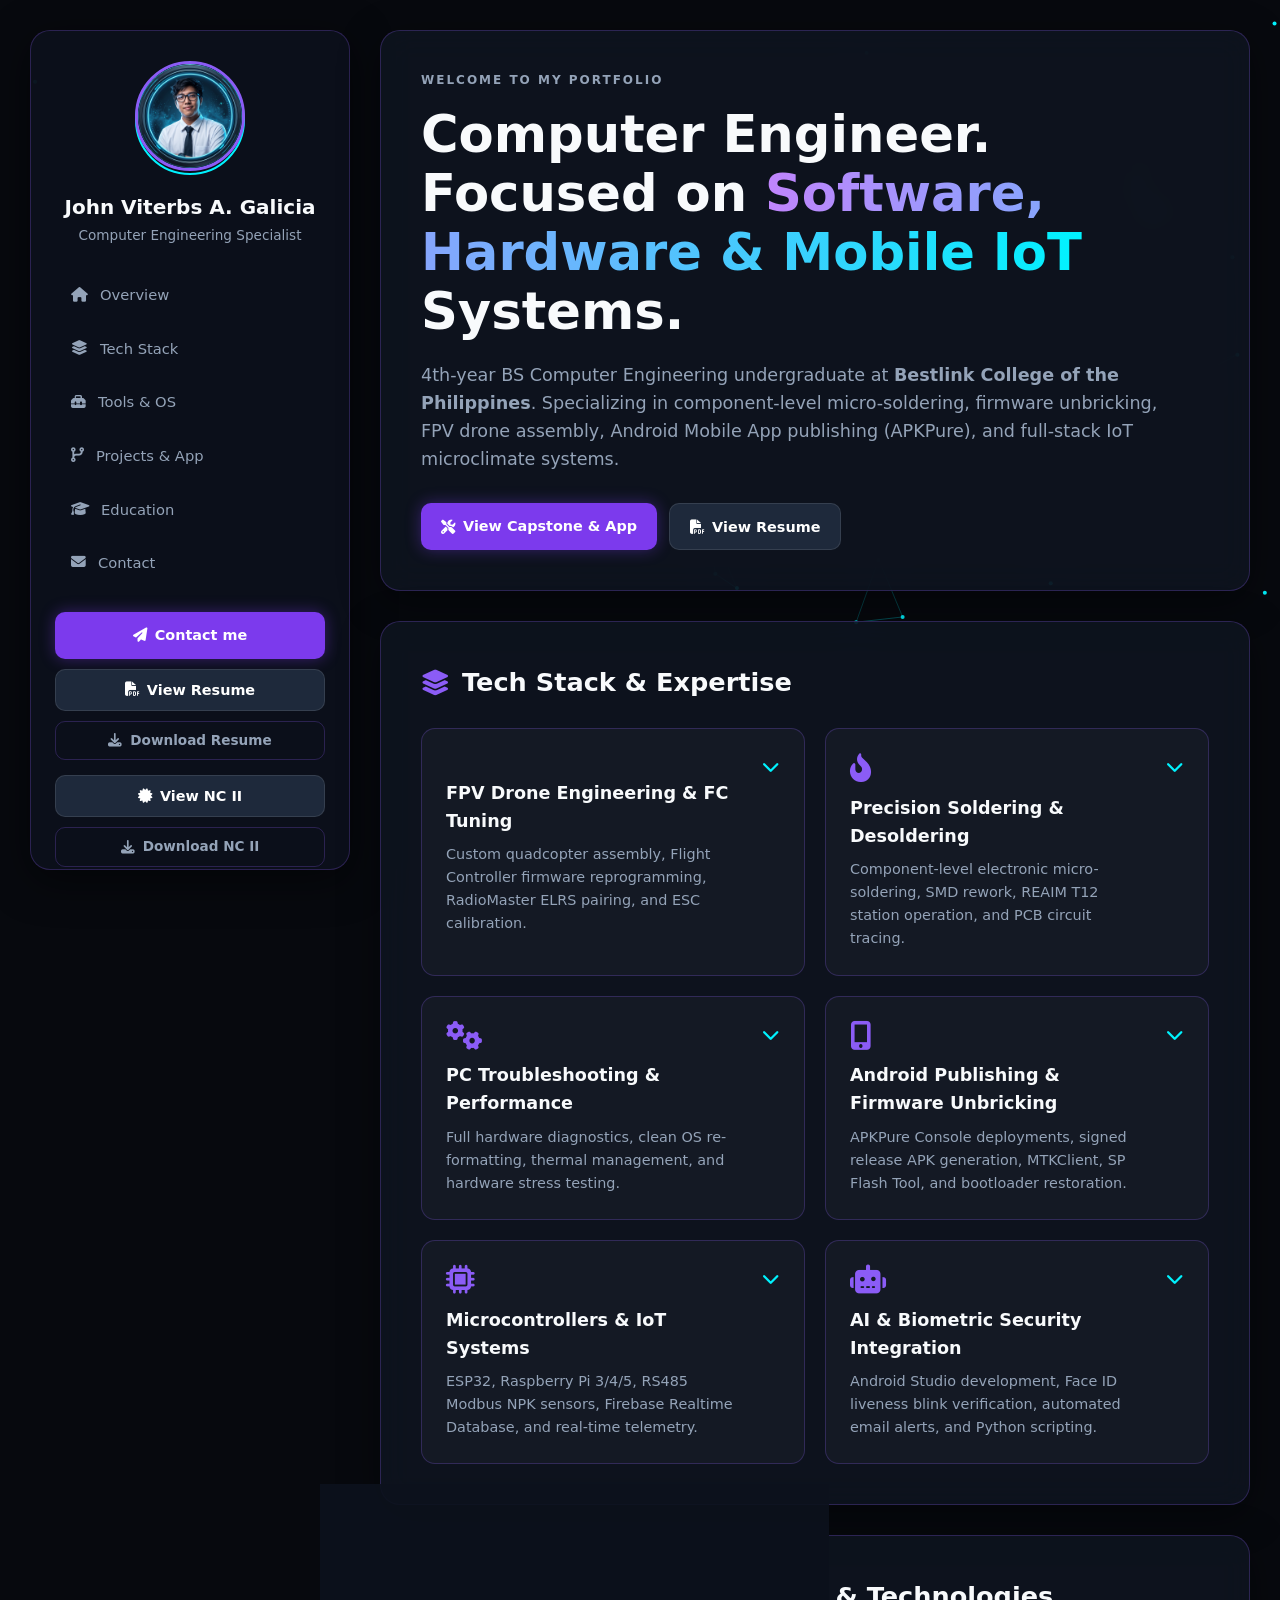
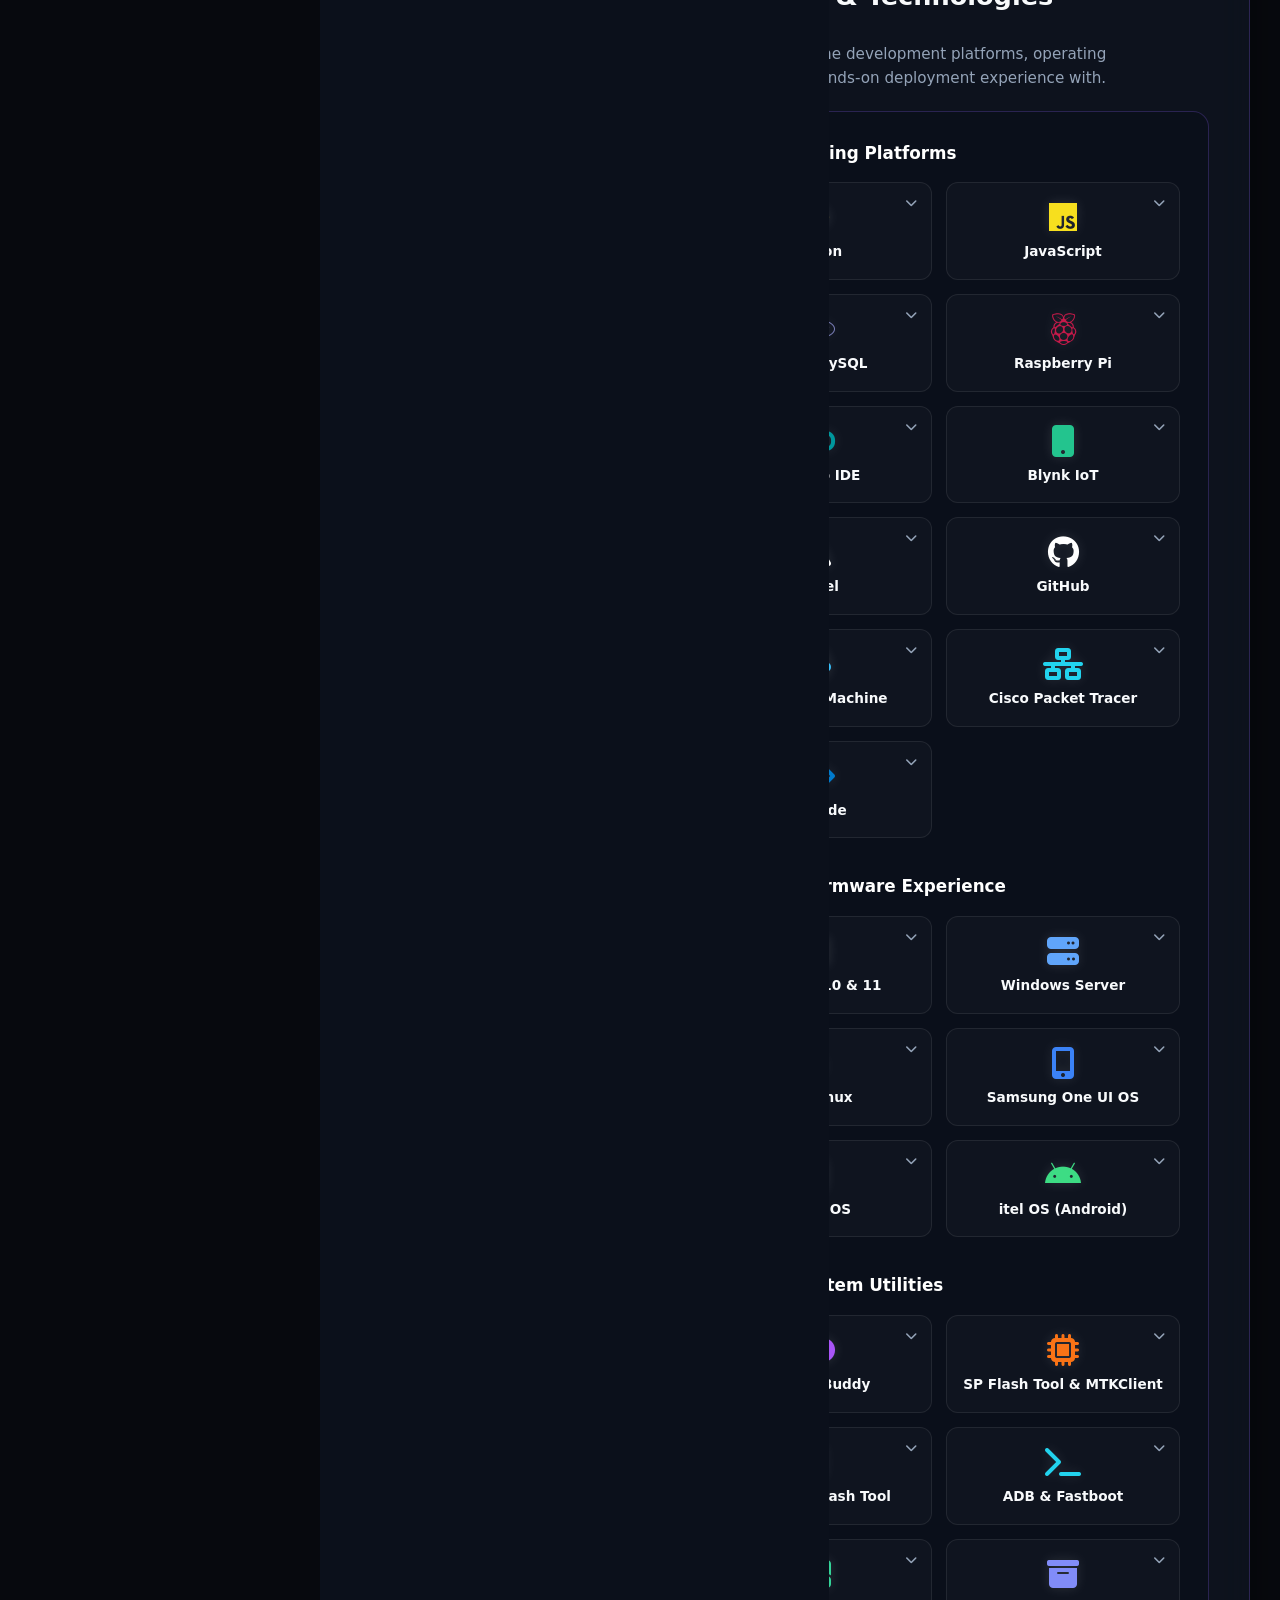
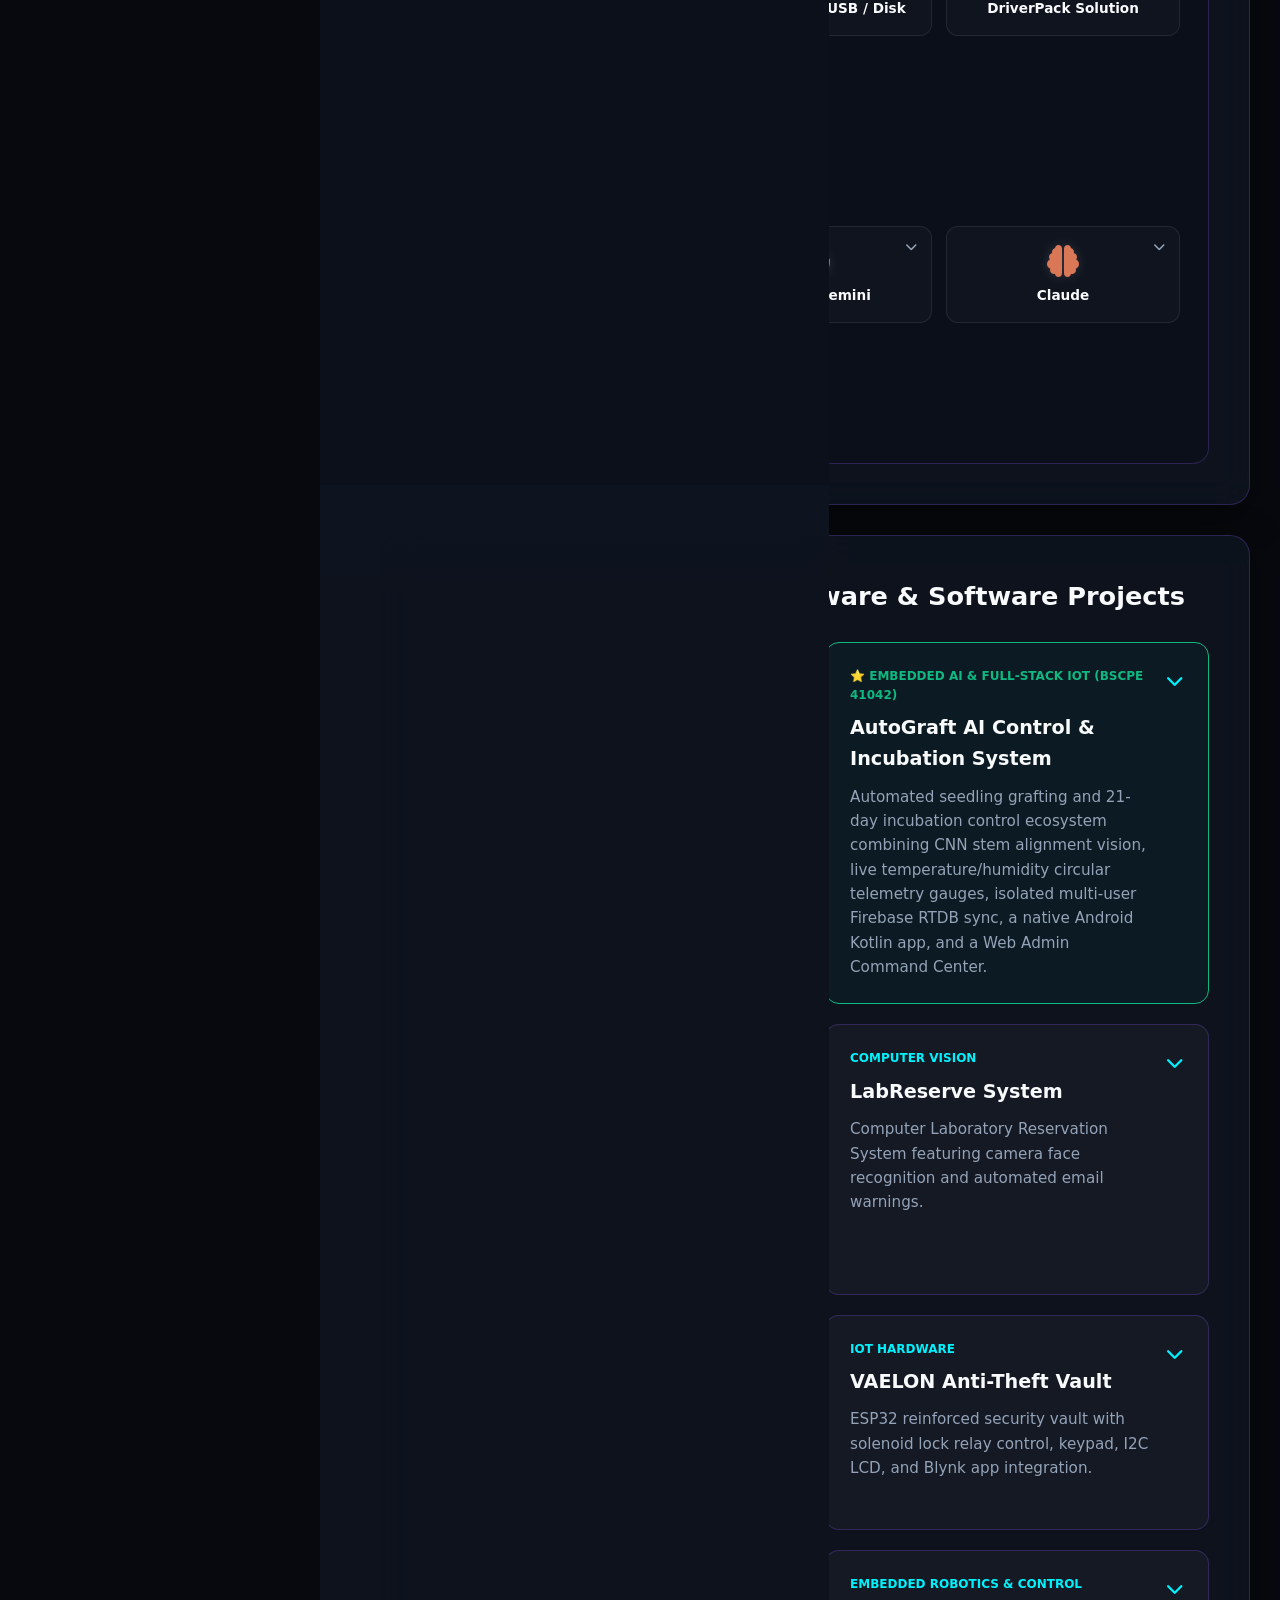
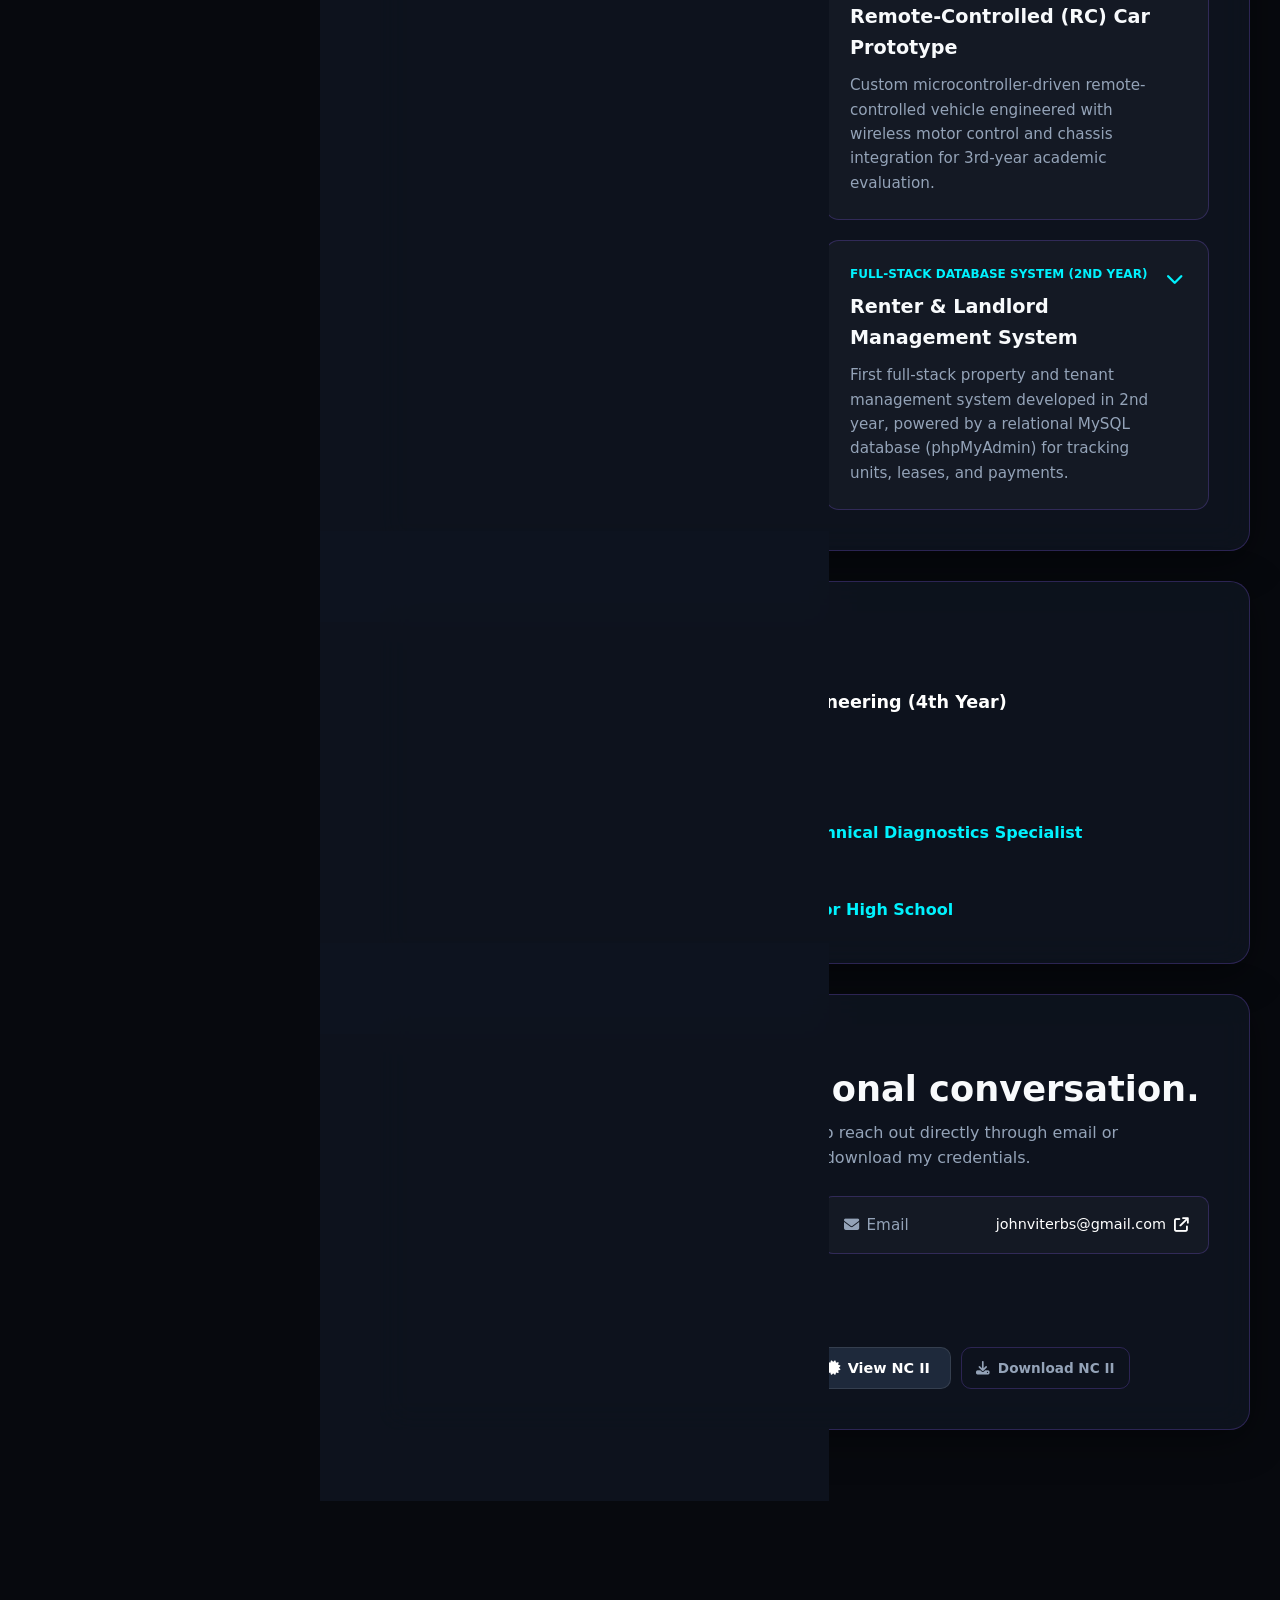
==== OneDrive/Desktop/memport/portfolio/index.html @ 6a0ba5f9 "Update index.html with fixed AutoGraft 65-70 range" ====
<!DOCTYPE html>
<html lang="en">
<head>
  <meta charset="UTF-8">
  <meta name="viewport" content="width=device-width, initial-scale=1.0">
  <title>John Viterbs A. Galicia | Computer Engineering Portfolio</title>
  <link rel="stylesheet" href="css/style.css">
  <link rel="stylesheet" href="css/components.css">
  <link rel="stylesheet" href="https://cdnjs.cloudflare.com/ajax/libs/font-awesome/6.4.0/css/all.min.css">
</head>
<body>

  <!-- Circuit Canvas Background -->
  <canvas id="circuit-canvas"></canvas>

  <div class="app-container">
    
    <!-- LEFT SIDEBAR DASHBOARD -->
    <aside class="sidebar-card" id="sidebar">
      <div class="profile-section">
        <div class="avatar-wrapper">
          <div class="ripple-ring"></div>
          <img src="assets/img/profile/hero-photo.jpg" alt="John Viterbs A. Galicia" onerror="this.src='https://via.placeholder.com/120/0f172a/00f2fe?text=JVG'">
        </div>
        <h2 class="profile-name">John Viterbs A. Galicia</h2>
        <p class="profile-role">Computer Engineering Specialist</p>
      </div>

      <nav class="sidebar-nav">
        <a href="#hero" class="nav-item active"><i class="fa-solid fa-house"></i> Overview</a>
        <a href="#skills" class="nav-item"><i class="fa-solid fa-layer-group"></i> Tech Stack</a>
        <a href="#tools" class="nav-item"><i class="fa-solid fa-toolbox"></i> Tools & OS</a>
        <a href="#projects" class="nav-item"><i class="fa-solid fa-code-branch"></i> Projects & App</a>
        <a href="#education" class="nav-item"><i class="fa-solid fa-graduation-cap"></i> Education</a>
        <a href="#contact" class="nav-item"><i class="fa-solid fa-envelope"></i> Contact</a>
      </nav>

      <div class="sidebar-actions">
        <a href="#contact" class="btn btn-purple"><i class="fa-solid fa-paper-plane"></i> Contact me</a>
        
        <button onclick="openModal('assets/docs/John_Galicia_Resume.pdf', 'Professional Resume')" class="btn btn-dark"><i class="fa-solid fa-file-pdf"></i> View Resume</button>
        <a href="assets/docs/John_Galicia_Resume.pdf" download class="btn btn-outline-sm"><i class="fa-solid fa-download"></i> Download Resume</a>
        
        <button onclick="openModal('assets/docs/NCII_Certificate.pdf', 'NC II Certificate')" class="btn btn-dark" style="margin-top: 5px;"><i class="fa-solid fa-certificate"></i> View NC II</button>
        <a href="assets/docs/NCII_Certificate.pdf" download class="btn btn-outline-sm"><i class="fa-solid fa-download"></i> Download NC II</a>
      </div>
    </aside>

    <!-- RIGHT MAIN CONTENT PANEL -->
    <main class="main-content" id="main-content">
      
      <!-- HERO SECTION -->
      <section id="hero" class="content-section glass-panel hero-panel">
        <span class="welcome-tag">WELCOME TO MY PORTFOLIO</span>
        <h1 class="main-heading">
          Computer Engineer.<br>
          Focused on <span class="gradient-text">Software, Hardware & Mobile IoT</span> Systems.
        </h1>
        <p class="hero-description">
          4th-year BS Computer Engineering undergraduate at <strong>Bestlink College of the Philippines</strong>. Specializing in component-level micro-soldering, firmware unbricking, FPV drone assembly, Android Mobile App publishing (APKPure), and full-stack IoT microclimate systems.
        </p>

        <div class="hero-cta-group">
          <a href="#projects" class="btn btn-purple"><i class="fa-solid fa-screwdriver-wrench"></i> View Capstone & App</a>
          <button onclick="openModal('assets/docs/John_Galicia_Resume.pdf', 'Professional Resume')" class="btn btn-dark"><i class="fa-solid fa-file-pdf"></i> View Resume</button>
        </div>
      </section>

      <!-- SKILLS SECTION -->
      <section id="skills" class="content-section glass-panel">
        <h2 class="section-title"><i class="fa-solid fa-layer-group"></i> Tech Stack & Expertise</h2>
        <div class="skills-grid">
          
          <!-- SKILL 1: FPV (32-38) -->
          <div class="skill-box expandable-card">
            <div class="project-header" onclick="toggleProject(this)">
              <div>
                <i class="fa-solid fa-plane-fly skill-icon"></i>
                <h4>FPV Drone Engineering & FC Tuning</h4>
                <p>Custom quadcopter assembly, Flight Controller firmware reprogramming, RadioMaster ELRS pairing, and ESC calibration.</p>
              </div>
              <i class="fa-solid fa-chevron-down expand-arrow"></i>
            </div>
            <div class="project-body-collapse">
              <div class="proof-gallery">
                <p class="proof-title"><i class="fa-solid fa-images"></i> Expertise Proof & Builds (Click photo to zoom):</p>
                <div class="gallery-grid" data-folder="assets/img/skills/fpv" data-start="32" data-end="38"></div>
              </div>
            </div>
          </div>

          <!-- SKILL 2: SOLDERING (24-31) -->
          <div class="skill-box expandable-card">
            <div class="project-header" onclick="toggleProject(this)">
              <div>
                <i class="fa-solid fa-fire-flame-curved skill-icon"></i>
                <h4>Precision Soldering & Desoldering</h4>
                <p>Component-level electronic micro-soldering, SMD rework, REAIM T12 station operation, and PCB circuit tracing.</p>
              </div>
              <i class="fa-solid fa-chevron-down expand-arrow"></i>
            </div>
            <div class="project-body-collapse">
              <div class="proof-gallery">
                <p class="proof-title"><i class="fa-solid fa-images"></i> Expertise Proof & Scope (Click photo to zoom):</p>
                <div class="gallery-grid" data-folder="assets/img/skills/soldering" data-start="24" data-end="31"></div>
              </div>
            </div>
          </div>

          <!-- SKILL 3: PC TROUBLESHOOTING (39-44) -->
          <div class="skill-box expandable-card">
            <div class="project-header" onclick="toggleProject(this)">
              <div>
                <i class="fa-solid fa-gears skill-icon"></i>
                <h4>PC Troubleshooting & Performance</h4>
                <p>Full hardware diagnostics, clean OS re-formatting, thermal management, and hardware stress testing.</p>
              </div>
              <i class="fa-solid fa-chevron-down expand-arrow"></i>
            </div>
            <div class="project-body-collapse">
              <div class="proof-gallery">
                <p class="proof-title"><i class="fa-solid fa-images"></i> Expertise Proof & Lab (Click photo to zoom):</p>
                <div class="gallery-grid" data-folder="assets/img/skills/pc" data-start="39" data-end="44"></div>
              </div>
            </div>
          </div>

          <!-- SKILL 4: ANDROID & FIRMWARE (59+) -->
          <div class="skill-box expandable-card">
            <div class="project-header" onclick="toggleProject(this)">
              <div>
                <i class="fa-solid fa-mobile-screen-button skill-icon"></i>
                <h4>Android Publishing & Firmware Unbricking</h4>
                <p>APKPure Console deployments, signed release APK generation, MTKClient, SP Flash Tool, and bootloader restoration.</p>
              </div>
              <i class="fa-solid fa-chevron-down expand-arrow"></i>
            </div>
            <div class="project-body-collapse">
              <div class="proof-gallery">
                <p class="proof-title"><i class="fa-solid fa-images"></i> Expertise Proof & Fastboot (Click photo to zoom):</p>
                <div class="gallery-grid" data-folder="assets/img/skills/firmware" data-start="59" data-end="75"></div>
              </div>
            </div>
          </div>

          <!-- SKILL 5: MICROCONTROLLERS (45-49) -->
          <div class="skill-box expandable-card">
            <div class="project-header" onclick="toggleProject(this)">
              <div>
                <i class="fa-solid fa-microchip skill-icon"></i>
                <h4>Microcontrollers & IoT Systems</h4>
                <p>ESP32, Raspberry Pi 3/4/5, RS485 Modbus NPK sensors, Firebase Realtime Database, and real-time telemetry.</p>
              </div>
              <i class="fa-solid fa-chevron-down expand-arrow"></i>
            </div>
            <div class="project-body-collapse">
              <div class="proof-gallery">
                <p class="proof-title"><i class="fa-solid fa-images"></i> Expertise Proof & Hardware (Click photo to zoom):</p>
                <div class="gallery-grid" data-folder="assets/img/skills/iot" data-start="45" data-end="49"></div>
              </div>
            </div>
          </div>

          <!-- SKILL 6: AI & BIOMETRIC (50-53) -->
          <div class="skill-box expandable-card">
            <div class="project-header" onclick="toggleProject(this)">
              <div>
                <i class="fa-solid fa-robot skill-icon"></i>
                <h4>AI & Biometric Security Integration</h4>
                <p>Android Studio development, Face ID liveness blink verification, automated email alerts, and Python scripting.</p>
              </div>
              <i class="fa-solid fa-chevron-down expand-arrow"></i>
            </div>
            <div class="project-body-collapse">
              <div class="proof-gallery">
                <p class="proof-title"><i class="fa-solid fa-images"></i> Expertise Proof & AI (Click photo to zoom):</p>
                <div class="gallery-grid" data-folder="assets/img/skills/ai" data-start="50" data-end="53"></div>
              </div>
            </div>
          </div>

        </div>
      </section>

      <!-- TOOLS, OS & TECHNOLOGIES SECTION -->
      <section id="tools" class="content-section glass-panel">
        <h2 class="section-title"><i class="fa-solid fa-screwdriver-wrench"></i> Tools, Operating Systems & Technologies</h2>
        <p class="hero-description" style="font-size: 0.95rem; margin-bottom: 20px;">
          Click any card below to expand and view details on the development platforms, operating systems, flashing utilities, and AI workflows I have hands-on deployment experience with.
        </p>

        <div class="tools-container">
          
          <!-- CATEGORY 1: CORE DEVELOPMENT, CLOUD & ENGINEERING PLATFORMS -->
          <h3 class="tools-subtitle"><i class="fa-solid fa-code" style="color: var(--cyan-glow);"></i> Core Technologies, Cloud & Engineering Platforms</h3>
          <div class="tools-grid">
            
            <div class="tool-card expandable-tool" onclick="toggleTool(this)">
              <div class="tool-card-top">
                <i class="fa-solid fa-c" style="color: #00599C;"></i>
                <span>C / C++</span>
                <i class="fa-solid fa-chevron-down tool-arrow"></i>
              </div>
              <div class="tool-desc">
                <p>Low-level embedded programming language used for writing microcontroller firmware, sensor drivers, and real-time hardware control on ESP32 and Arduino.</p>
              </div>
            </div>

            <div class="tool-card expandable-tool" onclick="toggleTool(this)">
              <div class="tool-card-top">
                <i class="fa-brands fa-python" style="color: #FFD43B;"></i>
                <span>Python</span>
                <i class="fa-solid fa-chevron-down tool-arrow"></i>
              </div>
              <div class="tool-desc">
                <p>Used for Raspberry Pi edge automation, CNN computer vision leaf disease detection, OpenCV facial recognition, and backend utility scripting.</p>
              </div>
            </div>

            <div class="tool-card expandable-tool" onclick="toggleTool(this)">
              <div class="tool-card-top">
                <i class="fa-brands fa-js" style="color: #F7DF1E;"></i>
                <span>JavaScript</span>
                <i class="fa-solid fa-chevron-down tool-arrow"></i>
              </div>
              <div class="tool-desc">
                <p>Core scripting language for interactive web applications, real-time cloud telemetry dashboards, and client-side UI logic.</p>
              </div>
            </div>

            <div class="tool-card expandable-tool" onclick="toggleTool(this)">
              <div class="tool-card-top">
                <i class="fa-brands fa-html5" style="color: #E34F26;"></i>
                <span>HTML5 & CSS3</span>
                <i class="fa-solid fa-chevron-down tool-arrow"></i>
              </div>
              <div class="tool-desc">
                <p>Semantic web architecture and responsive modern styling for customer portals, e-wallet interfaces, and engineering portfolios.</p>
              </div>
            </div>

            <div class="tool-card expandable-tool" onclick="toggleTool(this)">
              <div class="tool-card-top">
                <i class="fa-brands fa-php" style="color: #777BB4;"></i>
                <span>PHP & MySQL</span>
                <i class="fa-solid fa-chevron-down tool-arrow"></i>
              </div>
              <div class="tool-desc">
                <p>Server-side backend scripting and relational database management (phpMyAdmin/XAMPP) used for full-stack management systems and user records.</p>
              </div>
            </div>

            <div class="tool-card expandable-tool" onclick="toggleTool(this)">
              <div class="tool-card-top">
                <i class="fa-brands fa-raspberry-pi" style="color: #C51A4A;"></i>
                <span>Raspberry Pi</span>
                <i class="fa-solid fa-chevron-down tool-arrow"></i>
              </div>
              <div class="tool-desc">
                <p>Single-board Linux computer utilized as an edge AI processor and main controller for microclimate image analysis and cloud syncing.</p>
              </div>
            </div>

            <div class="tool-card expandable-tool" onclick="toggleTool(this)">
              <div class="tool-card-top">
                <i class="fa-solid fa-microchip" style="color: #00979D;"></i>
                <span>ESP32 / Arduino</span>
                <i class="fa-solid fa-chevron-down tool-arrow"></i>
              </div>
              <div class="tool-desc">
                <p>Wi-Fi and Bluetooth microcontrollers used for IoT sensor data acquisition, relay actuation, servo kinematics, and hardware automation.</p>
              </div>
            </div>

            <div class="tool-card expandable-tool" onclick="toggleTool(this)">
              <div class="tool-card-top">
                <i class="fa-solid fa-infinity" style="color: #00979D;"></i>
                <span>Arduino IDE</span>
                <i class="fa-solid fa-chevron-down tool-arrow"></i>
              </div>
              <div class="tool-desc">
                <p>Embedded development environment used for writing, compiling, and uploading C/C++ sketches, managing board packages, and serial debugging.</p>
              </div>
            </div>

            <div class="tool-card expandable-tool" onclick="toggleTool(this)">
              <div class="tool-card-top">
                <i class="fa-solid fa-mobile-button" style="color: #23c48e;"></i>
                <span>Blynk IoT</span>
                <i class="fa-solid fa-chevron-down tool-arrow"></i>
              </div>
              <div class="tool-desc">
                <p>IoT cloud platform and mobile control interface used to build real-time remote hardware dashboards, notifications, and solenoid lock triggers.</p>
              </div>
            </div>

            <div class="tool-card expandable-tool" onclick="toggleTool(this)">
              <div class="tool-card-top">
                <i class="fa-solid fa-database" style="color: #FFCA28;"></i>
                <span>Firebase Console</span>
                <i class="fa-solid fa-chevron-down tool-arrow"></i>
              </div>
              <div class="tool-desc">
                <p>Cloud backend management console for configuring Realtime Database, Authentication, and live synchronization between IoT hardware and mobile/web apps.</p>
              </div>
            </div>

            <div class="tool-card expandable-tool" onclick="toggleTool(this)">
              <div class="tool-card-top">
                <i class="fa-solid fa-triangle-exclamation" style="color: #ffffff;"></i>
                <span>Vercel</span>
                <i class="fa-solid fa-chevron-down tool-arrow"></i>
              </div>
              <div class="tool-desc">
                <p>Cloud deployment and hosting platform used via CLI and Git integration to publish fast, production-ready web applications and portfolios.</p>
              </div>
            </div>

            <div class="tool-card expandable-tool" onclick="toggleTool(this)">
              <div class="tool-card-top">
                <i class="fa-brands fa-github" style="color: #ffffff;"></i>
                <span>GitHub</span>
                <i class="fa-solid fa-chevron-down tool-arrow"></i>
              </div>
              <div class="tool-desc">
                <p>Distributed version control and source code repository platform for managing software releases, collaborative builds, and continuous deployment.</p>
              </div>
            </div>

            <div class="tool-card expandable-tool" onclick="toggleTool(this)">
              <div class="tool-card-top">
                <i class="fa-solid fa-mobile-screen" style="color: #3ddc84;"></i>
                <span>Android Studio</span>
                <i class="fa-solid fa-chevron-down tool-arrow"></i>
              </div>
              <div class="tool-desc">
                <p>Official IDE for developing, debugging, and compiling signed release Android APKs with biometric Face ID and IoT telemetry integration.</p>
              </div>
            </div>

            <div class="tool-card expandable-tool" onclick="toggleTool(this)">
              <div class="tool-card-top">
                <i class="fa-solid fa-brain" style="color: #38bdf8;"></i>
                <span>Teachable Machine</span>
                <i class="fa-solid fa-chevron-down tool-arrow"></i>
              </div>
              <div class="tool-desc">
                <p>Google's web-based machine learning tool used to train, validate, and export custom image classification models for embedded vision projects.</p>
              </div>
            </div>

            <div class="tool-card expandable-tool" onclick="toggleTool(this)">
              <div class="tool-card-top">
                <i class="fa-solid fa-network-wired" style="color: #22d3ee;"></i>
                <span>Cisco Packet Tracer</span>
                <i class="fa-solid fa-chevron-down tool-arrow"></i>
              </div>
              <div class="tool-desc">
                <p>Network simulation environment used to design, configure, and troubleshoot routing, switching, VLANs, and IP addressing topologies.</p>
              </div>
            </div>

            <div class="tool-card expandable-tool" onclick="toggleTool(this)">
              <div class="tool-card-top">
                <i class="fa-solid fa-diagram-project" style="color: #a855f7;"></i>
                <span>Proteus & Cirkit</span>
                <i class="fa-solid fa-chevron-down tool-arrow"></i>
              </div>
              <div class="tool-desc">
                <p>Electronic circuit simulation and wiring schematic design tools used to verify microcontroller pinouts and voltage behavior before assembly.</p>
              </div>
            </div>

            <div class="tool-card expandable-tool" onclick="toggleTool(this)">
              <div class="tool-card-top">
                <i class="fa-solid fa-code" style="color: #007ACC;"></i>
                <span>VS Code</span>
                <i class="fa-solid fa-chevron-down tool-arrow"></i>
              </div>
              <div class="tool-desc">
                <p>Primary lightweight code editor configured with PlatformIO, Python, and web development extensions for full-stack and embedded coding.</p>
              </div>
            </div>

          </div>

          <!-- CATEGORY 2: OPERATING SYSTEMS DEPLOYMENT & MOBILE FIRMWARE EXPERIENCE -->
          <h3 class="tools-subtitle" style="margin-top: 35px;"><i class="fa-solid fa-desktop" style="color: #a855f7;"></i> Operating Systems Deployment & Firmware Experience</h3>
          <div class="tools-grid">
            
            <div class="tool-card expandable-tool" onclick="toggleTool(this)">
              <div class="tool-card-top">
                <i class="fa-brands fa-windows" style="color: #00a4ef;"></i>
                <span>Windows 7 / 8 / 8.1</span>
                <i class="fa-solid fa-chevron-down tool-arrow"></i>
              </div>
              <div class="tool-desc">
                <p>Hands-on installation, MBR/Legacy partitioning, driver configuration, and legacy hardware optimization across older desktop and laptop systems.</p>
              </div>
            </div>

            <div class="tool-card expandable-tool" onclick="toggleTool(this)">
              <div class="tool-card-top">
                <i class="fa-brands fa-windows" style="color: #38bdf8;"></i>
                <span>Windows 10 & 11</span>
                <i class="fa-solid fa-chevron-down tool-arrow"></i>
              </div>
              <div class="tool-desc">
                <p>Clean UEFI/GPT deployments, custom debloated builds, TPM/Secure Boot configuration, SSD migrations, and advanced system performance tuning.</p>
              </div>
            </div>

            <div class="tool-card expandable-tool" onclick="toggleTool(this)">
              <div class="tool-card-top">
                <i class="fa-solid fa-server" style="color: #60a5fa;"></i>
                <span>Windows Server</span>
                <i class="fa-solid fa-chevron-down tool-arrow"></i>
              </div>
              <div class="tool-desc">
                <p>Server OS installation, Active Directory domain setup, DNS/DHCP configuration, local file sharing, and network administration labs.</p>
              </div>
            </div>

            <div class="tool-card expandable-tool" onclick="toggleTool(this)">
              <div class="tool-card-top">
                <i class="fa-brands fa-ubuntu" style="color: #E95420;"></i>
                <span>Ubuntu & Linux Mint</span>
                <i class="fa-solid fa-chevron-down tool-arrow"></i>
              </div>
              <div class="tool-desc">
                <p>Debian-based Linux installations, dual-boot setups, bash terminal administration, package management, and lightweight workstation recovery.</p>
              </div>
            </div>

            <div class="tool-card expandable-tool" onclick="toggleTool(this)">
              <div class="tool-card-top">
                <i class="fa-brands fa-linux" style="color: #38bdf8;"></i>
                <span>Kali Linux</span>
                <i class="fa-solid fa-chevron-down tool-arrow"></i>
              </div>
              <div class="tool-desc">
                <p>Security-focused Linux deployment and live USB environment used for network diagnostics, penetration testing labs, and command-line utilities.</p>
              </div>
            </div>

            <div class="tool-card expandable-tool" onclick="toggleTool(this)">
              <div class="tool-card-top">
                <i class="fa-solid fa-mobile-screen-button" style="color: #3b82f6;"></i>
                <span>Samsung One UI OS</span>
                <i class="fa-solid fa-chevron-down tool-arrow"></i>
              </div>
              <div class="tool-desc">
                <p>Stock firmware flashing, binary/region updates, bootloop recovery, and system restoration across Samsung Galaxy devices using Odin.</p>
              </div>
            </div>

            <div class="tool-card expandable-tool" onclick="toggleTool(this)">
              <div class="tool-card-top">
                <i class="fa-solid fa-mobile-retro" style="color: #fb923c;"></i>
                <span>Xiaomi MIUI / HyperOS</span>
                <i class="fa-solid fa-chevron-down tool-arrow"></i>
              </div>
              <div class="tool-desc">
                <p>Fastboot ROM flashing, bootloader management, custom recovery installation, and OS reinstallation on Xiaomi and Redmi smartphones.</p>
              </div>
            </div>

            <div class="tool-card expandable-tool" onclick="toggleTool(this)">
              <div class="tool-card-top">
                <i class="fa-solid fa-mobile" style="color: #22d3ee;"></i>
                <span>Flyme OS</span>
                <i class="fa-solid fa-chevron-down tool-arrow"></i>
              </div>
              <div class="tool-desc">
                <p>Hands-on firmware installation, system recovery, and Android ROM troubleshooting on Meizu Flyme OS-powered mobile devices.</p>
              </div>
            </div>

            <div class="tool-card expandable-tool" onclick="toggleTool(this)">
              <div class="tool-card-top">
                <i class="fa-brands fa-android" style="color: #3ddc84;"></i>
                <span>itel OS (Android)</span>
                <i class="fa-solid fa-chevron-down tool-arrow"></i>
              </div>
              <div class="tool-desc">
                <p>Firmware restoration, ADB system optimization, and MediaTek/Unisoc partition recovery on itel Android smartphones.</p>
              </div>
            </div>

          </div>

          <!-- CATEGORY 3: FIRMWARE FLASHING, UNBRICKING & SYSTEM UTILITIES -->
          <h3 class="tools-subtitle" style="margin-top: 35px;"><i class="fa-solid fa-screwdriver-wrench" style="color: #00f2fe;"></i> Firmware Flashing, Unbricking & System Utilities</h3>
          <div class="tools-grid">
            
            <div class="tool-card expandable-tool" onclick="toggleTool(this)">
              <div class="tool-card-top">
                <i class="fa-solid fa-helicopter" style="color: #38bdf8;"></i>
                <span>KK2 Multicopter Flashtool</span>
                <i class="fa-solid fa-chevron-down tool-arrow"></i>
              </div>
              <div class="tool-desc">
                <p>AVR programmer utility used via USBasp to flash, update, and restore custom quadcopter firmware onto KK2.1.5 Plus Flight Controllers.</p>
              </div>
            </div>

            <div class="tool-card expandable-tool" onclick="toggleTool(this)">
              <div class="tool-card-top">
                <i class="fa-solid fa-gamepad" style="color: #a855f7;"></i>
                <span>EdgeTX Buddy</span>
                <i class="fa-solid fa-chevron-down tool-arrow"></i>
              </div>
              <div class="tool-desc">
                <p>Transmitter firmware flasher and ELRS configurator used to update and bind RadioMaster Pocket controllers with quadcopter receivers.</p>
              </div>
            </div>

            <div class="tool-card expandable-tool" onclick="toggleTool(this)">
              <div class="tool-card-top">
                <i class="fa-solid fa-microchip" style="color: #f97316;"></i>
                <span>SP Flash Tool & MTKClient</span>
                <i class="fa-solid fa-chevron-down tool-arrow"></i>
              </div>
              <div class="tool-desc">
                <p>MediaTek low-level flashing and BROM exploit utilities used to unbrick hard-bricked Android devices, bypass locks, and restore stock partitions.</p>
              </div>
            </div>

            <div class="tool-card expandable-tool" onclick="toggleTool(this)">
              <div class="tool-card-top">
                <i class="fa-brands fa-android" style="color: #3ddc84;"></i>
                <span>Odin Tool (Samsung)</span>
                <i class="fa-solid fa-chevron-down tool-arrow"></i>
              </div>
              <div class="tool-desc">
                <p>Official Samsung Download Mode flashing utility for installing stock firmware (AP/BL/CP/CSC), custom recoveries, and resolving bootloops.</p>
              </div>
            </div>

            <div class="tool-card expandable-tool" onclick="toggleTool(this)">
              <div class="tool-card-top">
                <i class="fa-solid fa-mobile-retro" style="color: #fb923c;"></i>
                <span>Xiaomi MiFlash Tool</span>
                <i class="fa-solid fa-chevron-down tool-arrow"></i>
              </div>
              <div class="tool-desc">
                <p>Fastboot and EDL (Emergency Download Mode) flashing utility for restoring MIUI/HyperOS stock ROMs and recovering bricked Xiaomi/Redmi devices.</p>
              </div>
            </div>

            <div class="tool-card expandable-tool" onclick="toggleTool(this)">
              <div class="tool-card-top">
                <i class="fa-solid fa-terminal" style="color: #22d3ee;"></i>
                <span>ADB & Fastboot</span>
                <i class="fa-solid fa-chevron-down tool-arrow"></i>
              </div>
              <div class="tool-desc">
                <p>Android Debug Bridge command-line tools for bootloader unlocking, partition flashing, system debloating, and kernel-level log debugging.</p>
              </div>
            </div>

            <div class="tool-card expandable-tool" onclick="toggleTool(this)">
              <div class="tool-card-top">
                <i class="fa-brands fa-usb" style="color: #60a5fa;"></i>
                <span>Rufus</span>
                <i class="fa-solid fa-chevron-down tool-arrow"></i>
              </div>
              <div class="tool-desc">
                <p>Bootable USB drive creation utility configured for UEFI/Legacy GPT/MBR Windows and Linux OS clean installations and rescue environments.</p>
              </div>
            </div>

            <div class="tool-card expandable-tool" onclick="toggleTool(this)">
              <div class="tool-card-top">
                <i class="fa-solid fa-hard-drive" style="color: #34d399;"></i>
                <span>Hasleo WinToUSB / Disk</span>
                <i class="fa-solid fa-chevron-down tool-arrow"></i>
              </div>
              <div class="tool-desc">
                <p>Disk cloning, partition migration, and portable Windows deployment utility used during SSD upgrades and emergency system recovery.</p>
              </div>
            </div>

            <div class="tool-card expandable-tool" onclick="toggleTool(this)">
              <div class="tool-card-top">
                <i class="fa-solid fa-box-archive" style="color: #818cf8;"></i>
                <span>DriverPack Solution</span>
                <i class="fa-solid fa-chevron-down tool-arrow"></i>
              </div>
              <div class="tool-desc">
                <p>Offline/online hardware driver repository used to automatically detect and install missing chipset, LAN, and USB serial drivers post-reformat.</p>
              </div>
            </div>

            <div class="tool-card expandable-tool" onclick="toggleTool(this)">
              <div class="tool-card-top">
                <i class="fa-solid fa-gauge-high" style="color: #f43f5e;"></i>
                <span>Driver Booster & HWiNFO</span>
                <i class="fa-solid fa-chevron-down tool-arrow"></i>
              </div>
              <div class="tool-desc">
                <p>System optimization suite combined with HWiNFO64 and ThrottleStop for hardware sensor telemetry, thermal throttling analysis, and CPU tuning.</p>
              </div>
            </div>

          </div>

          <!-- CATEGORY 4: AI-ASSISTED WORKFLOW TOOLS -->
          <h3 class="tools-subtitle" style="margin-top: 35px;"><i class="fa-solid fa-wand-magic-sparkles" style="color: #c084fc;"></i> AI-Assisted Workflow Tools</h3>
          <div class="tools-grid ai-grid">
            <div class="tool-card expandable-tool" onclick="toggleTool(this)">
              <div class="tool-card-top">
                <i class="fa-solid fa-robot" style="color: #10a37f;"></i>
                <span>ChatGPT</span>
                <i class="fa-solid fa-chevron-down tool-arrow"></i>
              </div>
              <div class="tool-desc">
                <p>Used for rapid algorithm prototyping, code refactoring, and troubleshooting complex syntax across C++, Python, and JavaScript.</p>
              </div>
            </div>

            <div class="tool-card expandable-tool" onclick="toggleTool(this)">
              <div class="tool-card-top">
                <i class="fa-brands fa-google" style="color: #4285F4;"></i>
                <span>Google Gemini</span>
                <i class="fa-solid fa-chevron-down tool-arrow"></i>
              </div>
              <div class="tool-desc">
                <p>System architecture planning, hardware-software integration debugging, technical documentation, and full-stack portfolio engineering.</p>
              </div>
            </div>

            <div class="tool-card expandable-tool" onclick="toggleTool(this)">
              <div class="tool-card-top">
                <i class="fa-solid fa-brain" style="color: #d97757;"></i>
                <span>Claude</span>
                <i class="fa-solid fa-chevron-down tool-arrow"></i>
              </div>
              <div class="tool-desc">
                <p>Deep codebase analysis, structured logic verification, and clean UI component generation.</p>
              </div>
            </div>

            <div class="tool-card expandable-tool" onclick="toggleTool(this)">
              <div class="tool-card-top">
                <i class="fa-solid fa-cube" style="color: #ffffff;"></i>
                <span>Blackbox AI</span>
                <i class="fa-solid fa-chevron-down tool-arrow"></i>
              </div>
              <div class="tool-desc">
                <p>In-editor code autocomplete and quick snippet generation during active VS Code development sessions.</p>
              </div>
            </div>
          </div>

        </div>
      </section>

      <!-- PROJECTS SECTION -->
      <section id="projects" class="content-section glass-panel">
        <h2 class="section-title"><i class="fa-solid fa-code-branch"></i> Featured Capstone, Hardware & Software Projects</h2>
        <div class="projects-grid">
          
          <!-- PROJECT 1: AEROSPHERE (14-17) -->
          <div class="project-card expandable-card" style="border-color: var(--cyan-glow); background: rgba(0, 242, 254, 0.04);">
            <div class="project-header" onclick="toggleProject(this)">
              <div>
                <span class="project-category">⭐ Featured Mobile App (APKPure Published)</span>
                <h3>AeroSphere (GT Plant Care)</h3>
                <p>Automated microclimate regulation & dynamic transpiration mobile app featuring Biometric Face ID security, real-time IoT Firebase telemetry, and APKPure release verification.</p>
              </div>
              <i class="fa-solid fa-chevron-down expand-arrow"></i>
            </div>
            <div class="project-body-collapse">
              <div class="proof-gallery">
                <p class="proof-title"><i class="fa-solid fa-images"></i> Project Proof & Screenshots (Click photo to zoom):</p>
                <div class="gallery-grid" data-folder="assets/img/projects/aerosphere" data-start="14" data-end="17"></div>
              </div>
            </div>
          </div>

          <!-- PROJECT 2: AUTOGRAFT AI CONTROL & INCUBATION SYSTEM (65-70) -->
          <div class="project-card expandable-card" style="border-color: #10b981; background: rgba(16, 185, 129, 0.05);">
            <div class="project-header" onclick="toggleProject(this)">
              <div>
                <span class="project-category" style="color: #10b981;">⭐ Embedded AI & Full-Stack IoT (BSCpE 41042)</span>
                <h3>AutoGraft AI Control & Incubation System</h3>
                <p>Automated seedling grafting and 21-day incubation control ecosystem combining CNN stem alignment vision, live temperature/humidity circular telemetry gauges, isolated multi-user Firebase RTDB sync, a native Android Kotlin app, and a Web Admin Command Center.</p>
              </div>
              <i class="fa-solid fa-chevron-down expand-arrow"></i>
            </div>
            <div class="project-body-collapse">
              <div class="proof-gallery">
                <p class="proof-title"><i class="fa-solid fa-images"></i> Project Proof & Screenshots (Click photo to zoom):</p>
                <div class="gallery-grid" data-folder="assets/img/projects/autograft" data-start="65" data-end="70"></div>
              </div>
            </div>
          </div>

          <!-- PROJECT 3: FPV DRONE BUILD (1-3) -->
          <div class="project-card expandable-card">
            <div class="project-header" onclick="toggleProject(this)">
              <div>
                <span class="project-category">Aerial Robotics & FPV</span>
                <h3>Custom 3" Quadcopter Drone Build</h3>
                <p>Custom 3-inch 3S quadcopter powered by KK2.1.5 Plus FC, YSIDO 1607 2800KV motors, 20A ESCs, and RadioMaster Pocket ELRS control system.</p>
              </div>
              <i class="fa-solid fa-chevron-down expand-arrow"></i>
            </div>
            <div class="project-body-collapse">
              <div class="proof-gallery">
                <p class="proof-title"><i class="fa-solid fa-images"></i> Drone Assembly Proof (Click photo to zoom):</p>
                <div class="gallery-grid" data-folder="assets/img/projects/drone" data-start="1" data-end="3"></div>
              </div>
            </div>
          </div>

          <!-- PROJECT 4: LABRESERVE (7-13) -->
          <div class="project-card expandable-card">
            <div class="project-header" onclick="toggleProject(this)">
              <div>
                <span class="project-category">Computer Vision</span>
                <h3>LabReserve System</h3>
                <p>Computer Laboratory Reservation System featuring camera face recognition and automated email warnings.</p>
              </div>
              <i class="fa-solid fa-chevron-down expand-arrow"></i>
            </div>
            <div class="project-body-collapse">
              <div class="proof-gallery">
                <p class="proof-title"><i class="fa-solid fa-images"></i> Project Proof & Screenshots (Click photo to zoom):</p>
                <div class="gallery-grid" data-folder="assets/img/projects/labreserve" data-start="7" data-end="13"></div>
              </div>
            </div>
          </div>

          <!-- PROJECT 5: SMART BIO-POD (20-23) -->
          <div class="project-card expandable-card">
            <div class="project-header" onclick="toggleProject(this)">
              <div>
                <span class="project-category">Embedded Systems & IoT</span>
                <h3>Smart Bio-Pod Prototype</h3>
                <p>Automated smart bio-pod environmental monitoring and control system built for 3rd-year engineering evaluation.</p>
              </div>
              <i class="fa-solid fa-chevron-down expand-arrow"></i>
            </div>
            <div class="project-body-collapse">
              <div class="proof-gallery">
                <p class="proof-title"><i class="fa-solid fa-images"></i> Prototype Proof (Click photo to zoom):</p>
                <div class="gallery-grid" data-folder="assets/img/projects/biopad" data-start="20" data-end="23"></div>
              </div>
            </div>
          </div>

          <!-- PROJECT 6: VAELON VAULT (4-6) -->
          <div class="project-card expandable-card">
            <div class="project-header" onclick="toggleProject(this)">
              <div>
                <span class="project-category">IoT Hardware</span>
                <h3>VAELON Anti-Theft Vault</h3>
                <p>ESP32 reinforced security vault with solenoid lock relay control, keypad, I2C LCD, and Blynk app integration.</p>
              </div>
              <i class="fa-solid fa-chevron-down expand-arrow"></i>
            </div>
            <div class="project-body-collapse">
              <div class="proof-gallery">
                <p class="proof-title"><i class="fa-solid fa-images"></i> Hardware & App Proof (Click photo to zoom):</p>
                <div class="gallery-grid" data-folder="assets/img/projects/vaelon" data-start="4" data-end="6"></div>
              </div>
            </div>
          </div>

          <!-- PROJECT 7: WALLETCROCS (18-19) -->
          <div class="project-card expandable-card">
            <div class="project-header" onclick="toggleProject(this)">
              <div>
                <span class="project-category">Web Application</span>
                <h3>WalletCrocs E-Wallet</h3>
                <p>Web-based e-wallet and ledger platform featuring Firebase Auth, receipt generation, and P2P transfers.</p>
              </div>
              <i class="fa-solid fa-chevron-down expand-arrow"></i>
            </div>
            <div class="project-body-collapse">
              <div class="proof-gallery">
                <p class="proof-title"><i class="fa-solid fa-images"></i> Web UI Proof (Click photo to zoom):</p>
                <div class="gallery-grid" data-folder="assets/img/projects/walletcrocs" data-start="18" data-end="19"></div>
              </div>
            </div>
          </div>

          <!-- PROJECT 8: RC CAR PROTOTYPE (54-58) -->
          <div class="project-card expandable-card">
            <div class="project-header" onclick="toggleProject(this)">
              <div>
                <span class="project-category">Embedded Robotics & Control</span>
                <h3>Remote-Controlled (RC) Car Prototype</h3>
                <p>Custom microcontroller-driven remote-controlled vehicle engineered with wireless motor control and chassis integration for 3rd-year academic evaluation.</p>
              </div>
              <i class="fa-solid fa-chevron-down expand-arrow"></i>
            </div>
            <div class="project-body-collapse">
              <div class="proof-gallery">
                <p class="proof-title"><i class="fa-solid fa-images"></i> RC Car Build Proof (Click photo to zoom):</p>
                <div class="gallery-grid" data-folder="assets/img/projects/rccar" data-start="54" data-end="58"></div>
              </div>
            </div>
          </div>

          <!-- PROJECT 9: 2ND YEAR RESEARCH EXPO PROTOTYPE (59-61) -->
          <div class="project-card expandable-card">
            <div class="project-header" onclick="toggleProject(this)">
              <div>
                <span class="project-category">Engineering Research Expo (2nd Year)</span>
                <h3>2nd Year Research Expo Prototype</h3>
                <p>Early-stage hardware-software engineering prototype exhibited and defended during the 2nd-year academic research exposition.</p>
              </div>
              <i class="fa-solid fa-chevron-down expand-arrow"></i>
            </div>
            <div class="project-body-collapse">
              <div class="proof-gallery">
                <p class="proof-title"><i class="fa-solid fa-images"></i> Expo Presentation & Prototype Proof (Click photo to zoom):</p>
                <div class="gallery-grid" data-folder="assets/img/projects/expo" data-start="59" data-end="61"></div>
              </div>
            </div>
          </div>

          <!-- PROJECT 10: RENTER & LANDLORD MANAGEMENT SYSTEM (62-64) -->
          <div class="project-card expandable-card">
            <div class="project-header" onclick="toggleProject(this)">
              <div>
                <span class="project-category">Full-Stack Database System (2nd Year)</span>
                <h3>Renter & Landlord Management System</h3>
                <p>First full-stack property and tenant management system developed in 2nd year, powered by a relational MySQL database (phpMyAdmin) for tracking units, leases, and payments.</p>
              </div>
              <i class="fa-solid fa-chevron-down expand-arrow"></i>
            </div>
            <div class="project-body-collapse">
              <div class="proof-gallery">
                <p class="proof-title"><i class="fa-solid fa-images"></i> Database & System Proof (Click photo to zoom):</p>
                <div class="gallery-grid" data-folder="assets/img/projects/landlord" data-start="62" data-end="64"></div>
              </div>
            </div>
          </div>

        </div>
      </section>

      <!-- EDUCATION SECTION -->
      <section id="education" class="content-section glass-panel">
        <h2 class="section-title"><i class="fa-solid fa-graduation-cap"></i> Education & Credentials</h2>
        <div class="timeline-container">
          <div class="timeline-item">
            <div class="timeline-dot"></div>
            <h4>Bachelor of Science in Computer Engineering (4th Year)</h4>
            <p class="institution">Bestlink College of the Philippines</p>
            <p class="timeline-date">Present | Quezon City, Metro Manila</p>
          </div>
          <div class="timeline-item">
            <div class="timeline-dot"></div>
            <h4>National Certificate II (NC II)</h4>
            <p class="institution">TESDA Computer Systems Servicing - Technical Diagnostics Specialist</p>
          </div>
          <div class="timeline-item">
            <div class="timeline-dot"></div>
            <h4>Secondary Education</h4>
            <p class="institution">Batasan Hills National High School / Senior High School</p>
          </div>
        </div>
      </section>

      <!-- CONTACT SECTION -->
      <section id="contact" class="content-section glass-panel">
        <span class="welcome-tag">CONTACT</span>
        <h2 class="main-heading" style="font-size: 2.2rem; margin-bottom: 10px;">Let's start a professional conversation.</h2>
        <p class="hero-description" style="font-size: 1rem; margin-bottom: 25px;">
          For opportunities or project discussions, feel free to reach out directly through email or phone. You can also review my GitHub profile and download my credentials.
        </p>

        <div class="contact-grid">
          <a href="tel:09934154105" class="contact-link-box">
            <div class="contact-icon-title"><i class="fa-solid fa-phone"></i> Phone</div>
            <div class="contact-value">09934154105 <i class="fa-solid fa-arrow-up-right-from-square"></i></div>
          </a>
          <a href="mailto:johnviterbs@gmail.com" class="contact-link-box">
            <div class="contact-icon-title"><i class="fa-solid fa-envelope"></i> Email</div>
            <div class="contact-value">johnviterbs@gmail.com <i class="fa-solid fa-arrow-up-right-from-square"></i></div>
          </a>
          <a href="https://github.com/johnviterbs" target="_blank" class="contact-link-box">
            <div class="contact-icon-title"><i class="fa-brands fa-github"></i> GitHub</div>
            <div class="contact-value">github.com/johnviterbs <i class="fa-solid fa-arrow-up-right-from-square"></i></div>
          </a>
        </div>

        <div class="contact-actions" style="margin-top: 20px; display: flex; gap: 10px; flex-wrap: wrap;">
          <button onclick="openModal('assets/docs/John_Galicia_Resume.pdf', 'Professional Resume')" class="btn btn-purple"><i class="fa-solid fa-file-pdf"></i> View Resume</button>
          <a href="assets/docs/John_Galicia_Resume.pdf" download class="btn btn-outline-sm"><i class="fa-solid fa-download"></i> Download Resume</a>
          <button onclick="openModal('assets/docs/NCII_Certificate.pdf', 'NC II Certificate')" class="btn btn-dark"><i class="fa-solid fa-certificate"></i> View NC II</button>
          <a href="assets/docs/NCII_Certificate.pdf" download class="btn btn-outline-sm"><i class="fa-solid fa-download"></i> Download NC II</a>
        </div>
      </section>

      <!-- Spacer -->
      <div style="height: 30vh;"></div>

    </main>
  </div>

  <!-- DOCUMENT MODAL POPUP -->
  <div id="resume-modal" class="modal-overlay" style="display: none;">
    <div class="modal-content glass-panel">
      <div class="modal-header">
        <h3 id="modal-title"><i class="fa-solid fa-file"></i> Document Viewer</h3>
        <div class="header-actions">
          <button onclick="toggleFullScreen()" class="expand-btn" title="Full Screen"><i class="fa-solid fa-expand"></i></button>
          <button onclick="closeModal()" class="close-btn" title="Close">&times;</button>
        </div>
      </div>
      <div class="modal-body" id="modal-body-content"></div>
    </div>
  </div>

  <script src="js/canvas-bg.js"></script>
  <script src="js/main.js?v=4"></script>
</body>
</html>
---- OneDrive/Desktop/memport/portfolio/css/style.css ----
:root {
  --bg-dark: #07090e;
  --panel-bg: rgba(15, 20, 32, 0.85);
  --sidebar-bg: rgba(13, 17, 28, 0.92);
  --purple-glow: #8b5cf6;
  --purple-btn: #7c3aed;
  --cyan-glow: #00f2fe;
  --text-main: #f8fafc;
  --text-muted: #94a3b8;
  --border-card: rgba(139, 92, 246, 0.25);
}

* {
  margin: 0;
  padding: 0;
  box-sizing: border-box;
  font-family: 'Segoe UI', system-ui, -apple-system, sans-serif;
  scroll-behavior: smooth;
}

body {
  background-color: var(--bg-dark);
  color: var(--text-main);
  line-height: 1.6;
  overflow-x: hidden;
  padding: 30px;
}

#circuit-canvas {
  position: fixed;
  top: 0;
  left: 0;
  width: 100vw;
  height: 100vh;
  z-index: -1;
  pointer-events: none;
}

/* APP LAYOUT */
.app-container {
  max-width: 1350px;
  margin: 0 auto;
  display: grid;
  grid-template-columns: 320px 1fr;
  gap: 30px;
  align-items: start;
}

/* STICKY SIDEBAR (Sumusunod pag nag-scroll) */
.sidebar-card {
  position: sticky;
  top: 30px;
  height: calc(100vh - 60px); /* Fit to screen height */
  overflow-y: auto; /* Scrollable if screen is small */
  background: var(--sidebar-bg);
  backdrop-filter: blur(16px);
  border: 1px solid var(--border-card);
  border-radius: 20px;
  padding: 30px 24px;
  display: flex;
  flex-direction: column;
  gap: 25px;
  box-shadow: 0 10px 40px rgba(0, 0, 0, 0.5);
}

/* Hide scrollbar for sidebar */
.sidebar-card::-webkit-scrollbar {
  display: none;
}
.sidebar-card {
  -ms-overflow-style: none;  
  scrollbar-width: none;  
}

.profile-section {
  text-align: center;
}

/* WATER RIPPLE EFFECT */
.avatar-wrapper {
  position: relative;
  display: inline-block;
  margin-bottom: 12px;
}

.avatar-wrapper img {
  position: relative;
  width: 110px;
  height: 110px;
  border-radius: 50%;
  object-fit: cover;
  border: 3px solid var(--purple-glow);
  z-index: 2;
}

.ripple-ring {
  position: absolute;
  top: 50%;
  left: 50%;
  transform: translate(-50%, -50%);
  width: 110px;
  height: 110px;
  border-radius: 50%;
  border: 2px solid var(--cyan-glow);
  z-index: 1;
  animation: ripple 2s infinite ease-out;
}

@keyframes ripple {
  0% { width: 110px; height: 110px; opacity: 1; border-width: 3px; }
  100% { width: 160px; height: 160px; opacity: 0; border-width: 0px; }
}

.profile-name {
  font-size: 1.25rem;
  font-weight: 700;
  color: var(--text-main);
}

.profile-role {
  font-size: 0.85rem;
  color: var(--text-muted);
  margin-top: 2px;
}

/* SIDEBAR NAV LINKS */
.sidebar-nav {
  display: flex;
  flex-direction: column;
  gap: 6px;
}

.nav-item {
  display: flex;
  align-items: center;
  gap: 12px;
  padding: 12px 16px;
  color: var(--text-muted);
  text-decoration: none;
  border-radius: 10px;
  font-size: 0.92rem;
  font-weight: 500;
  transition: all 0.3s ease;
}

/* Active State for Scroll Spy */
.nav-item:hover, .nav-item.active {
  background: rgba(139, 92, 246, 0.15);
  color: #fff;
  border-left: 3px solid var(--purple-glow);
}

.sidebar-actions {
  display: flex;
  flex-direction: column;
  gap: 10px;
  margin-top: auto;
}

/* MAIN CONTENT */
.main-content {
  display: flex;
  flex-direction: column;
  gap: 30px;
}

.content-section {
  scroll-margin-top: 30px;
}

@media (max-width: 992px) {
  .app-container { grid-template-columns: 1fr; }
  .sidebar-card { position: relative; top: 0; height: auto; }
}
---- OneDrive/Desktop/memport/portfolio/css/components.css ----
/* --- GLASS PANEL CONTAINER --- */
.glass-panel {
  background: var(--panel-bg);
  backdrop-filter: blur(16px);
  -webkit-backdrop-filter: blur(16px);
  border: 1px solid var(--border-card);
  border-radius: 20px;
  padding: 40px;
  box-shadow: 0 10px 40px rgba(0, 0, 0, 0.4);
}

/* --- TYPOGRAPHY & HEADERS --- */
.welcome-tag {
  font-size: 0.75rem;
  font-weight: 700;
  letter-spacing: 2px;
  color: var(--text-muted);
  text-transform: uppercase;
  margin-bottom: 15px;
  display: block;
}

.main-heading {
  font-size: 3.2rem;
  font-weight: 800;
  line-height: 1.15;
  margin-bottom: 20px;
}

.gradient-text {
  background: linear-gradient(90deg, #c084fc, #00f2fe);
  -webkit-background-clip: text;
  -webkit-text-fill-color: transparent;
}

.hero-description {
  font-size: 1.1rem;
  color: var(--text-muted);
  margin-bottom: 30px;
  max-width: 750px;
}

.section-title {
  font-size: 1.6rem;
  font-weight: 700;
  color: var(--text-main);
  margin-bottom: 25px;
  display: flex;
  align-items: center;
  gap: 12px;
}

.section-title i {
  color: var(--purple-glow);
}

/* --- BUTTONS STYLING --- */
.hero-cta-group {
  display: flex;
  gap: 12px;
  flex-wrap: wrap;
}

.btn {
  display: inline-flex;
  align-items: center;
  justify-content: center;
  gap: 8px;
  padding: 12px 20px;
  border-radius: 10px;
  text-decoration: none;
  font-weight: 600;
  font-size: 0.9rem;
  transition: all 0.3s ease;
  cursor: pointer;
  border: none;
}

.btn-purple {
  background: var(--purple-btn);
  color: #fff;
  box-shadow: 0 0 15px rgba(124, 58, 237, 0.4);
}

.btn-purple:hover {
  background: #6d28d9;
  box-shadow: 0 0 25px rgba(124, 58, 237, 0.7);
}

.btn-dark {
  background: #1e293b;
  color: #fff;
  border: 1px solid rgba(255, 255, 255, 0.1);
}

.btn-dark:hover {
  background: #334155;
}

.btn-outline-sm {
  background: transparent;
  border: 1px solid var(--border-card);
  color: var(--text-muted);
  padding: 8px 14px;
  font-size: 0.85rem;
}

.btn-outline-sm:hover {
  border-color: var(--purple-glow);
  color: #fff;
}

/* --- SKILLS GRID --- */
.skills-grid {
  display: grid;
  grid-template-columns: repeat(auto-fit, minmax(300px, 1fr));
  gap: 20px;
}

.skill-box {
  background: rgba(255, 255, 255, 0.03);
  border: 1px solid var(--border-card);
  padding: 24px;
  border-radius: 14px;
  transition: transform 0.3s ease;
}

.skill-box:hover {
  transform: translateY(-5px);
  border-color: var(--purple-glow);
  background: rgba(139, 92, 246, 0.05);
}

.skill-icon {
  font-size: 1.8rem;
  color: var(--purple-glow);
  margin-bottom: 12px;
}

.skill-box h4 {
  font-size: 1.1rem;
  margin-bottom: 8px;
}

.skill-box p {
  color: var(--text-muted);
  font-size: 0.9rem;
}

/* --- CLEAN EXPANDABLE TOOLS GRID --- */
.tools-container {
  background: rgba(10, 15, 25, 0.45);
  border: 1px solid var(--border-card);
  border-radius: 16px;
  padding: 28px;
  margin-top: 20px;
}

.tools-subtitle {
  font-size: 1.05rem;
  font-weight: 600;
  color: #fff;
  margin-bottom: 16px;
  display: flex;
  align-items: center;
  gap: 10px;
}

.tools-grid {
  display: grid;
  grid-template-columns: repeat(auto-fill, minmax(175px, 1fr));
  gap: 14px;
  align-items: start;
}

.ai-grid {
  grid-template-columns: repeat(auto-fill, minmax(195px, 1fr));
}

.tool-card {
  background: rgba(255, 255, 255, 0.025);
  border: 1px solid rgba(255, 255, 255, 0.08);
  border-radius: 12px;
  padding: 18px 14px;
  display: flex;
  flex-direction: column;
  align-items: center;
  transition: all 0.25s ease;
  cursor: pointer;
  position: relative;
}

.tool-card:hover {
  background: rgba(139, 92, 246, 0.08);
  border-color: var(--purple-glow);
  transform: translateY(-2px);
}

.tool-card.active {
  background: rgba(0, 242, 254, 0.06);
  border-color: var(--cyan-glow);
  grid-column: span 2; /* Lumalawak nang malinis kapag binuksan para hindi siksikan ang text */
}

@media (max-width: 600px) {
  .tool-card.active {
    grid-column: span 1;
  }
}

.tool-card-top {
  display: flex;
  flex-direction: column;
  align-items: center;
  justify-content: center;
  gap: 10px;
  position: relative;
  width: 100%;
  text-align: center;
}

.tool-card-top i:first-child {
  font-size: 2rem;
  filter: drop-shadow(0 0 6px rgba(255, 255, 255, 0.12));
}

.tool-card-top span {
  font-size: 0.85rem;
  font-weight: 600;
  color: var(--text-main);
  line-height: 1.3;
}

.tool-arrow {
  position: absolute;
  top: -4px;
  right: 0;
  font-size: 0.75rem;
  color: var(--text-muted);
  transition: transform 0.25s ease, color 0.25s ease;
}

.tool-card.active .tool-arrow {
  transform: rotate(180deg);
  color: var(--cyan-glow);
}

.tool-desc {
  display: none;
  width: 100%;
  margin-top: 12px;
  padding-top: 12px;
  border-top: 1px solid rgba(255, 255, 255, 0.12);
}

.tool-card.active .tool-desc {
  display: block;
}

.tool-desc p {
  font-size: 0.82rem;
  line-height: 1.5;
  color: var(--text-muted);
  text-align: left;
  margin: 0;
}

/* --- PROJECTS GRID --- */
.projects-grid {
  display: grid;
  grid-template-columns: repeat(auto-fit, minmax(300px, 1fr));
  gap: 20px;
}

.project-card {
  background: rgba(255, 255, 255, 0.03);
  border: 1px solid var(--border-card);
  padding: 24px;
  border-radius: 14px;
  transition: transform 0.3s ease;
}

.project-card:hover {
  transform: translateY(-5px);
  border-color: var(--cyan-glow);
}

.project-category {
  font-size: 0.75rem;
  color: var(--cyan-glow);
  text-transform: uppercase;
  font-weight: 700;
  margin-bottom: 8px;
  display: block;
}

.project-card h3 {
  font-size: 1.2rem;
  margin-bottom: 10px;
}

.project-card p {
  color: var(--text-muted);
  font-size: 0.95rem;
}

/* --- UNIVERSAL EXPANDABLE CARDS & PROOF GALLERY --- */
.expandable-card {
  cursor: pointer;
  transition: all 0.3s ease;
}

.project-header {
  display: flex;
  justify-content: space-between;
  align-items: flex-start;
  gap: 15px;
  cursor: pointer;
}

.expand-arrow {
  color: var(--cyan-glow);
  font-size: 1.1rem;
  transition: transform 0.3s ease;
  margin-top: 5px;
}

.expandable-card.active .expand-arrow {
  transform: rotate(180deg);
}

.project-body-collapse {
  max-height: 0;
  overflow: hidden;
  transition: max-height 0.4s ease-out, opacity 0.3s ease-out;
  opacity: 0;
}

.expandable-card.active .project-body-collapse {
  max-height: 800px;
  opacity: 1;
  margin-top: 20px;
  border-top: 1px solid var(--border-card);
  padding-top: 15px;
}

.proof-title {
  font-size: 0.85rem;
  color: var(--cyan-glow);
  font-weight: 600;
  margin-bottom: 10px;
  display: flex;
  align-items: center;
  gap: 8px;
}

.gallery-grid {
  display: grid;
  grid-template-columns: repeat(auto-fill, minmax(130px, 1fr));
  gap: 10px;
  max-height: 250px;
  overflow-y: auto;
  padding-right: 5px;
}

.gallery-grid img {
  width: 100%;
  height: 95px;
  object-fit: cover;
  border-radius: 6px;
  border: 1px solid var(--border-card);
  cursor: pointer;
  transition: transform 0.2s ease;
}

.gallery-grid img:hover {
  transform: scale(1.05);
  border-color: var(--cyan-glow);
}

/* --- TIMELINE / EDUCATION --- */
.timeline-container {
  display: flex;
  flex-direction: column;
  gap: 20px;
  border-left: 2px solid var(--border-card);
  padding-left: 20px;
  margin-left: 10px;
}

.timeline-item {
  position: relative;
}

.timeline-dot {
  position: absolute;
  left: -27px;
  top: 5px;
  width: 12px;
  height: 12px;
  background: var(--purple-glow);
  border-radius: 50%;
  box-shadow: 0 0 10px var(--purple-glow);
}

.timeline-item h4 {
  font-size: 1.1rem;
  color: #fff;
}

.institution {
  color: var(--cyan-glow);
  font-weight: 600;
  margin-top: 4px;
}

.timeline-date {
  color: var(--text-muted);
  font-size: 0.85rem;
}

/* --- CONTACT GRID --- */
.contact-grid {
  display: grid;
  grid-template-columns: repeat(auto-fit, minmax(280px, 1fr));
  gap: 15px;
}

.contact-link-box {
  display: flex;
  justify-content: space-between;
  align-items: center;
  background: rgba(255, 255, 255, 0.03);
  border: 1px solid var(--border-card);
  padding: 16px 20px;
  border-radius: 10px;
  text-decoration: none;
  color: var(--text-muted);
  transition: all 0.3s ease;
}

.contact-link-box:hover {
  background: rgba(139, 92, 246, 0.1);
  border-color: var(--purple-glow);
  color: #fff;
  transform: translateY(-2px);
}

.contact-icon-title {
  font-size: 0.95rem;
  display: flex;
  align-items: center;
  gap: 8px;
}

.contact-value {
  font-size: 0.9rem;
  color: #fff;
  display: flex;
  align-items: center;
  gap: 8px;
}

/* --- SUPER SIZED MODAL W/ NO IDM INTERFERENCE --- */
.modal-overlay {
  position: fixed;
  top: 0;
  left: 0;
  width: 100vw;
  height: 100vh;
  background: rgba(3, 7, 18, 0.90);
  backdrop-filter: blur(10px);
  -webkit-backdrop-filter: blur(10px);
  z-index: 9999;
  display: flex;
  align-items: center;
  justify-content: center;
  padding: 10px;
}

.modal-content {
  width: 98%;
  max-width: 1800px;
  height: 96vh;
  background: var(--panel-bg);
  border: 1px solid var(--border-card);
  border-radius: 12px;
  overflow: hidden;
  box-shadow: 0 25px 60px rgba(0, 0, 0, 0.8);
  display: flex;
  flex-direction: column;
}

.modal-header {
  display: flex;
  justify-content: space-between;
  align-items: center;
  padding: 15px 24px;
  border-bottom: 1px solid var(--border-card);
  background: #0f172a;
}

.modal-header h3 {
  font-size: 1.2rem;
  display: flex;
  align-items: center;
  gap: 10px;
}

.header-actions {
  display: flex;
  align-items: center;
  gap: 20px;
}

.expand-btn {
  background: transparent;
  border: none;
  color: var(--text-muted);
  font-size: 1.3rem;
  cursor: pointer;
  transition: color 0.2s;
}

.expand-btn:hover {
  color: var(--cyan-glow);
}

.close-btn {
  background: transparent;
  border: none;
  color: var(--text-muted);
  font-size: 1.8rem;
  cursor: pointer;
  transition: color 0.2s;
}

.close-btn:hover {
  color: #ef4444;
}

.modal-body {
  padding: 0;
  background: #1e293b;
  flex: 1;
}

.modal-body object {
  width: 100%;
  height: 100%;
  display: block;
  border: none;
}
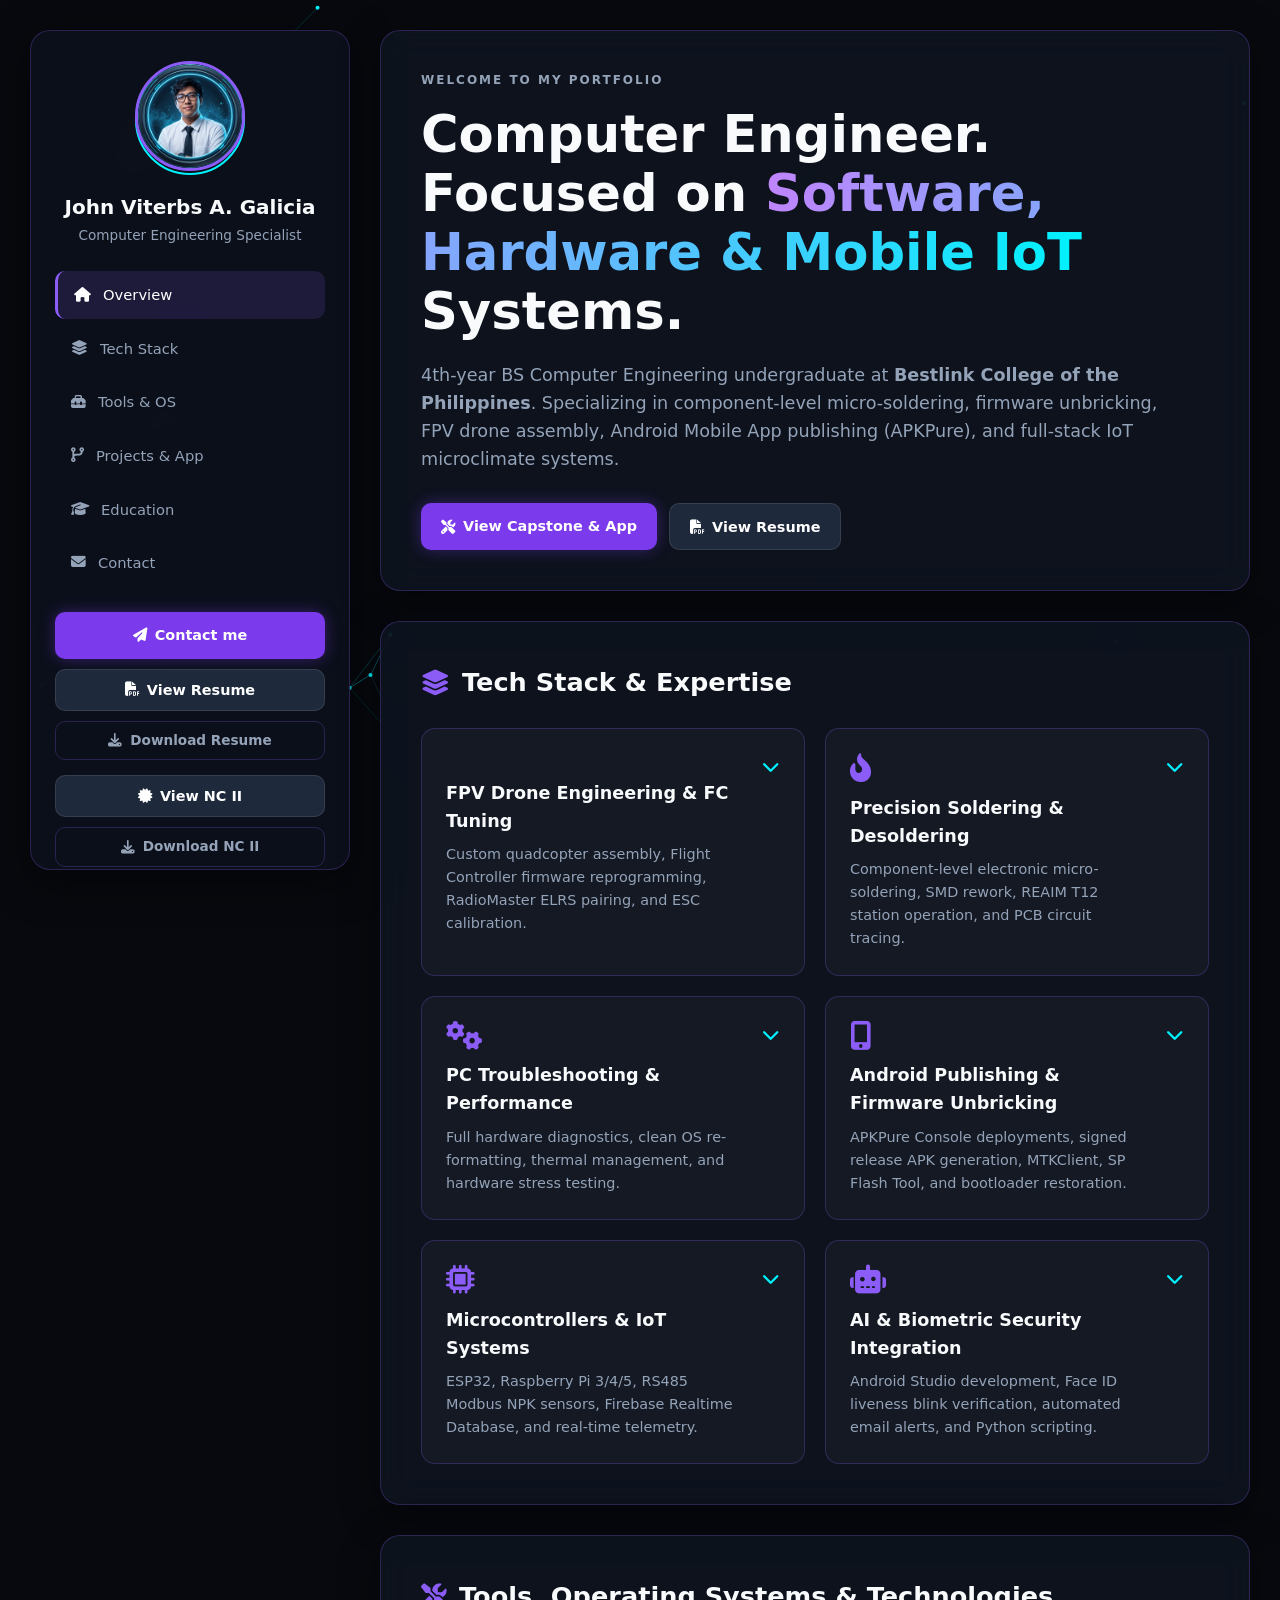
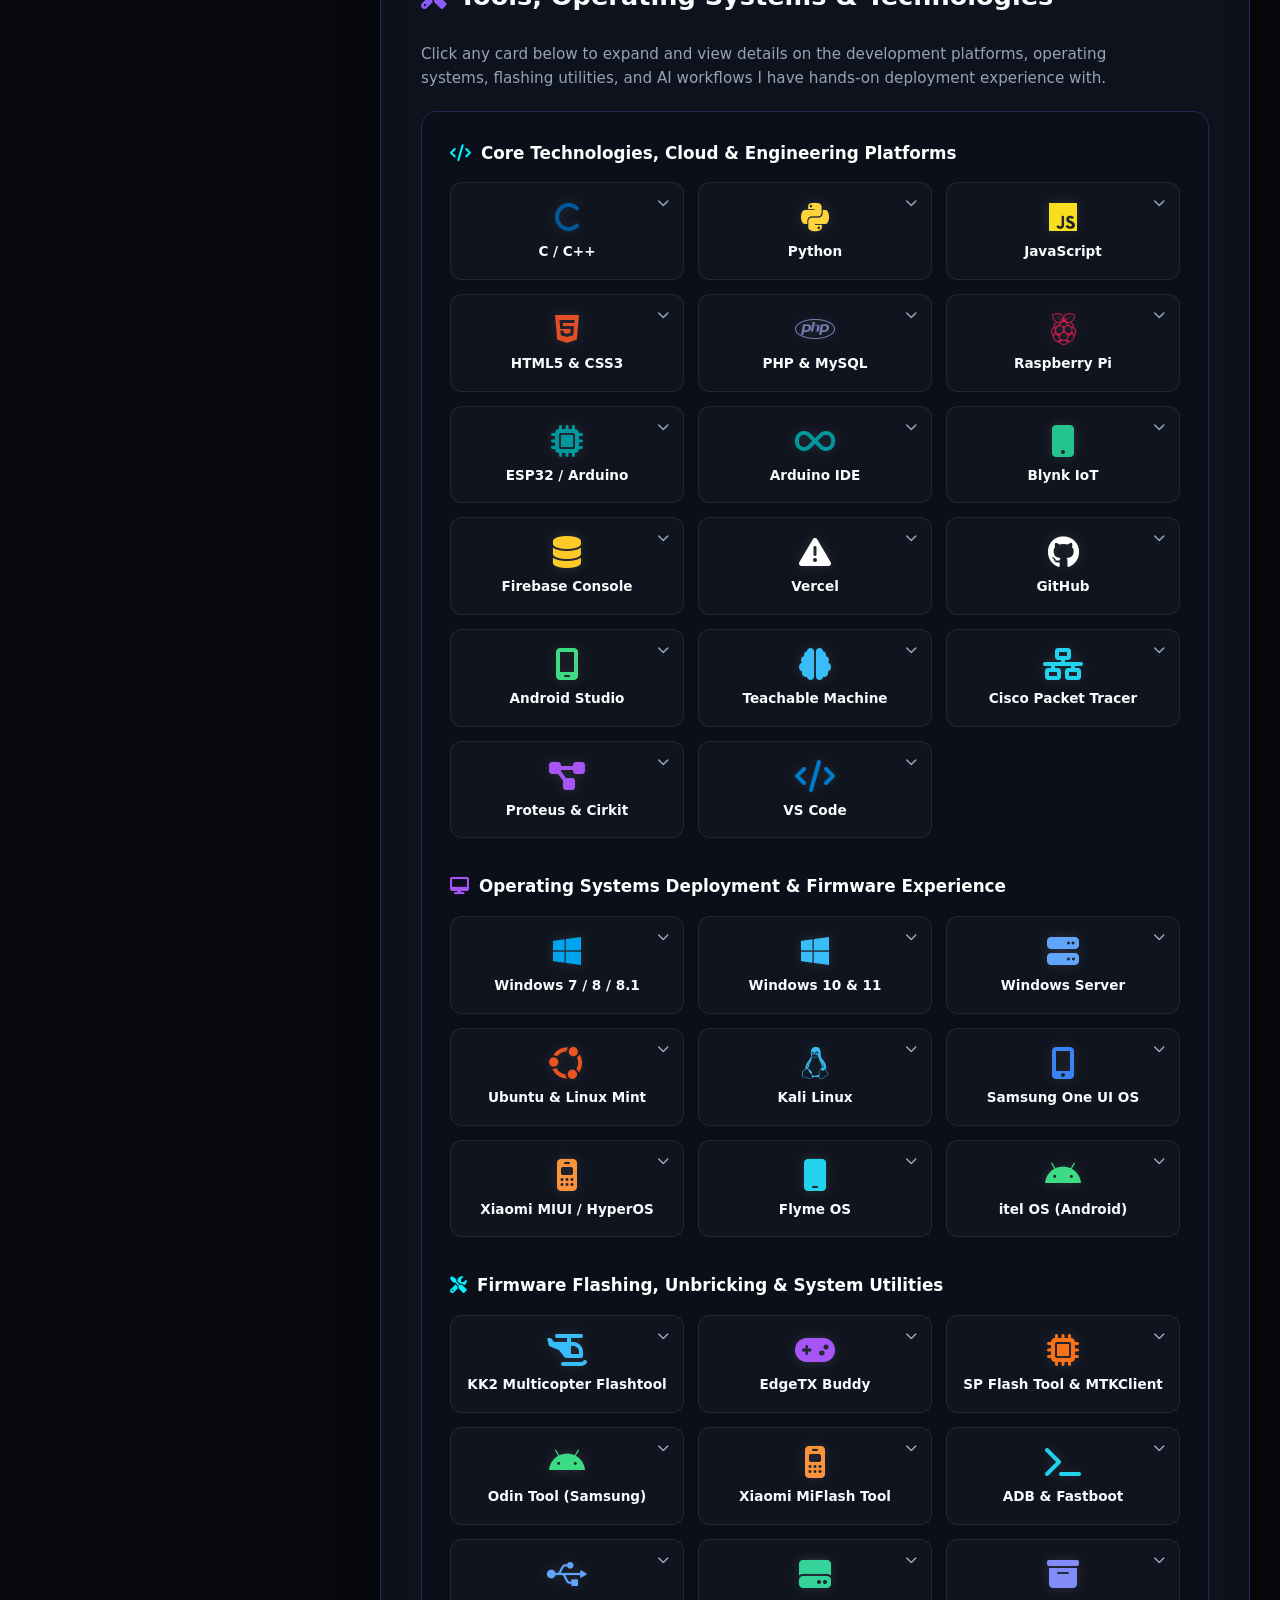
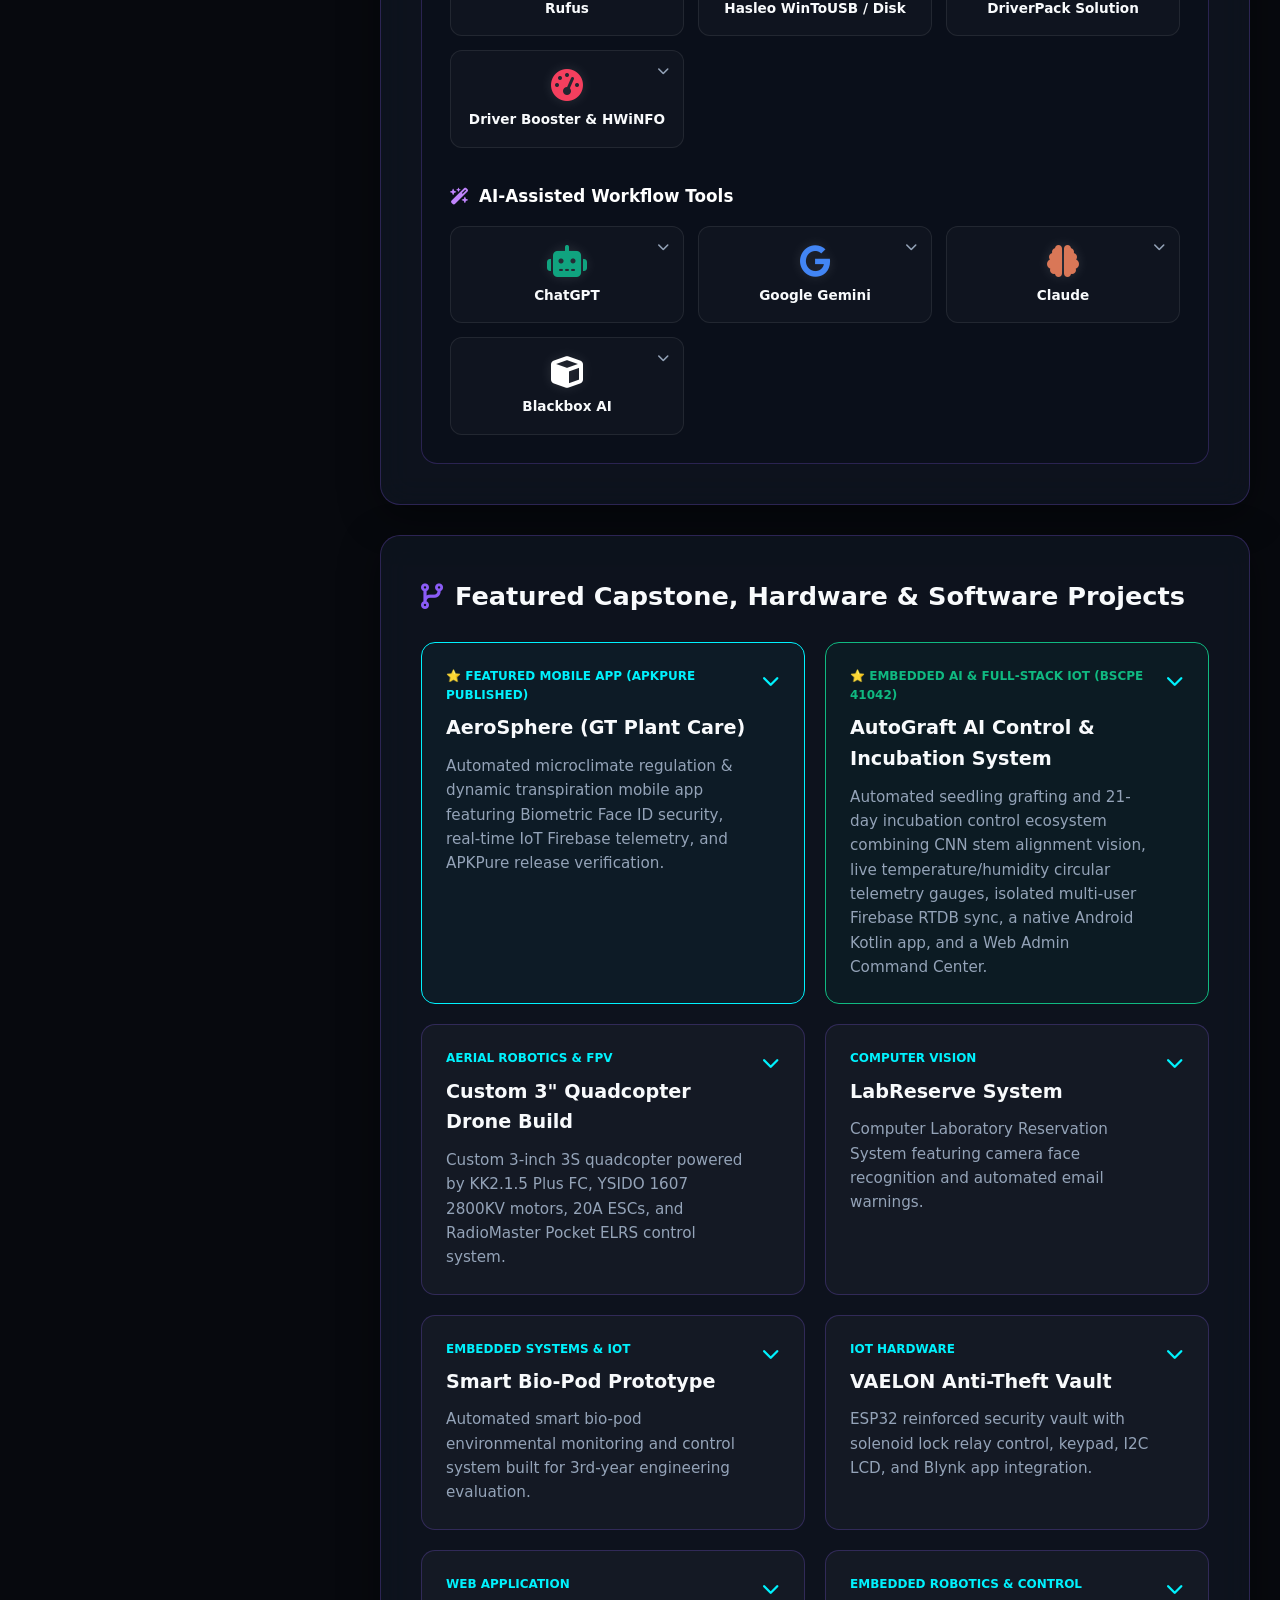
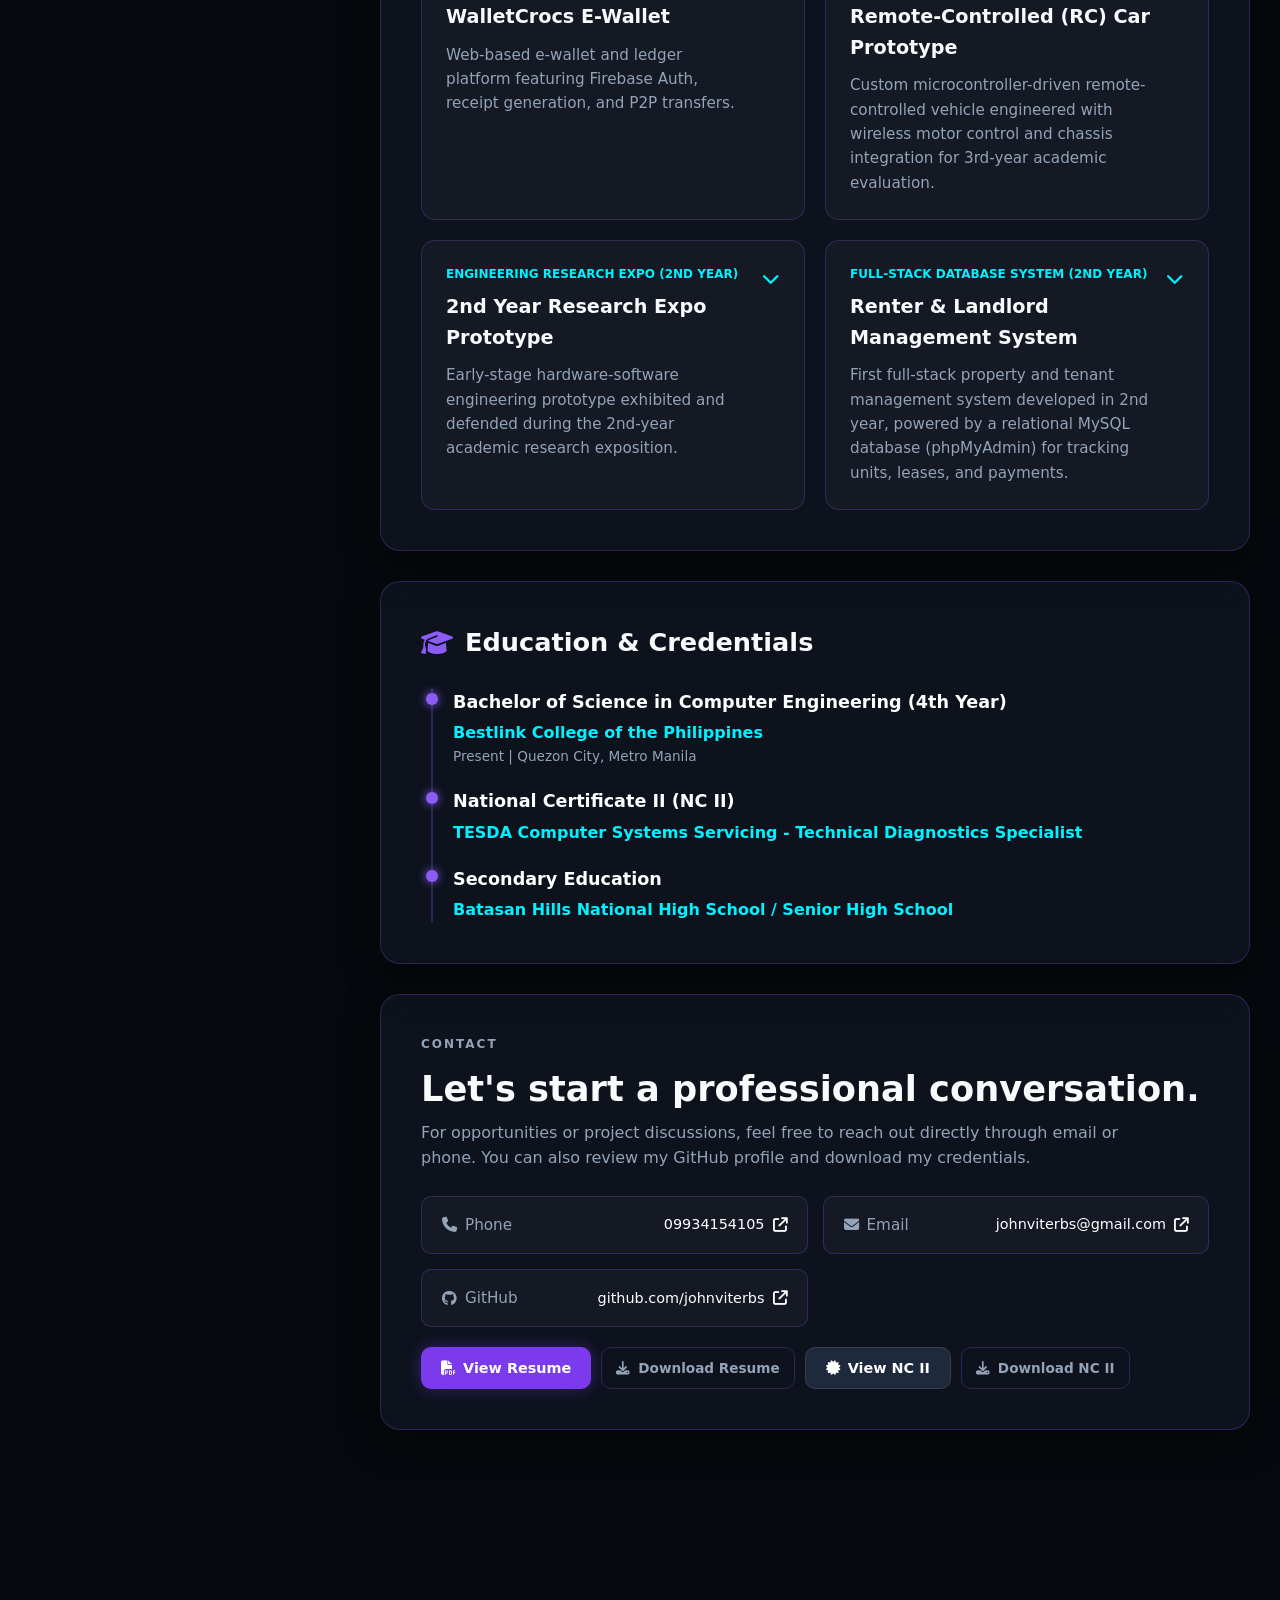
==== commit 1a74e907: "Update portfolio index.html with fixed autograft range" ====
--- a/OneDrive/Desktop/memport/portfolio/index.html
+++ b/OneDrive/Desktop/memport/portfolio/index.html
@@ -125,7 +125,7 @@
             </div>
           </div>
 
-          <!-- SKILL 4: ANDROID & FIRMWARE (59+) -->
+          <!-- SKILL 4: ANDROID & FIRMWARE (54-61) -->
           <div class="skill-box expandable-card">
             <div class="project-header" onclick="toggleProject(this)">
               <div>
@@ -138,7 +138,7 @@
             <div class="project-body-collapse">
               <div class="proof-gallery">
                 <p class="proof-title"><i class="fa-solid fa-images"></i> Expertise Proof & Fastboot (Click photo to zoom):</p>
-                <div class="gallery-grid" data-folder="assets/img/skills/firmware" data-start="59" data-end="75"></div>
+                <div class="gallery-grid" data-folder="assets/img/skills/firmware" data-start="54" data-end="61"></div>
               </div>
             </div>
           </div>
